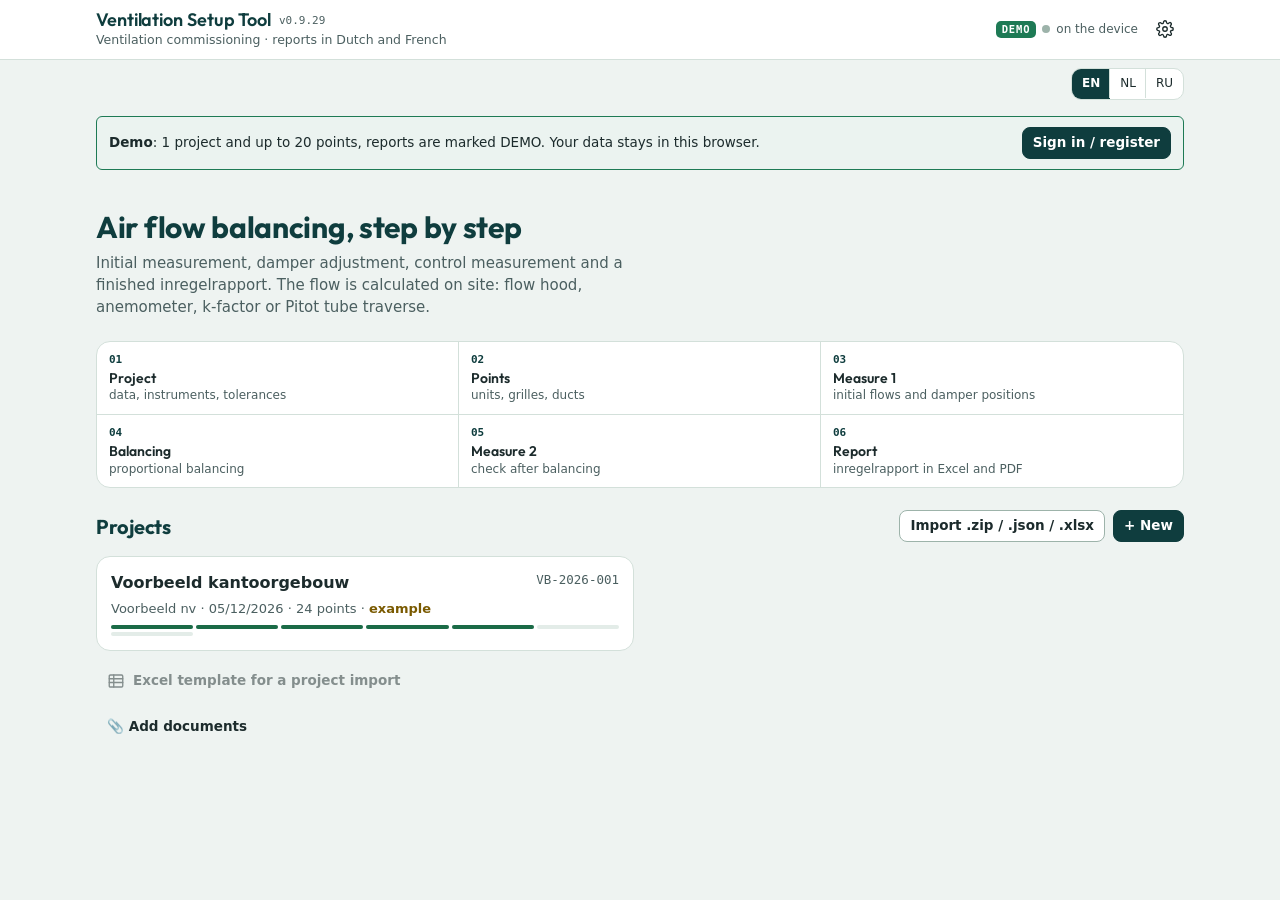
==== index.html @ da7f2208 "Demo 0.9.29: add several documents at once (plans, schemas, DXF as picture, texts, photos, attachmen" ====
<!doctype html>
<html lang="en">
<head>
<meta charset="utf-8">
<meta http-equiv="Content-Security-Policy" content="default-src 'self'; script-src 'self' 'wasm-unsafe-eval' https://challenges.cloudflare.com; style-src 'self' 'unsafe-inline' https://fonts.googleapis.com; font-src 'self' data: https://fonts.gstatic.com; img-src 'self' data: blob:; media-src 'self' data: blob:; connect-src 'self' data: blob: https://trhzjawcwxojqewfhaiw.supabase.co https://vstool.hvac-service.be https://bestof-bv.github.io http://localhost:* http://127.0.0.1:*; worker-src 'self' blob:; frame-src 'self' blob: https://challenges.cloudflare.com; object-src 'none'; base-uri 'none'; form-action 'none'; manifest-src 'self'">
<meta name="viewport" content="width=device-width,initial-scale=1,viewport-fit=cover">
<meta name="theme-color" content="#0F3D3E">
<link rel="manifest" href="manifest.webmanifest">
<link rel="icon" href="icons/icon-192.png">
<link rel="apple-touch-icon" href="icons/apple-touch-icon.png">
<style>:root{padding-top:env(safe-area-inset-top,0px);padding-bottom:env(safe-area-inset-bottom,0px)}body{margin:0}img{max-width:100%}[hidden]{display:none!important}</style>
<title>Ventilation Setup Tool</title>
<meta name="claude:viewport-fit-sides" content="cover">
<link rel="preconnect" href="https://fonts.googleapis.com">
<link rel="preconnect" href="https://fonts.gstatic.com" crossorigin>
<link rel="stylesheet" href="https://fonts.googleapis.com/css2?family=IBM+Plex+Mono:wght@400;500;600&family=IBM+Plex+Sans+Condensed:wght@500;600;700&family=IBM+Plex+Sans:wght@400;500;600&display=swap">
<link rel="stylesheet" href="styles/app.css?v=0.9.29">
</head>
<body>
<div id="app"></div>
<div id="sheet" hidden></div>
<div id="viewer" hidden></div>
<div id="modal" hidden></div>
<div id="toast" class="toast" role="status" aria-live="polite"></div>
<script src="scripts/edition.js?v=0.9.29"></script>
<script src="scripts/boot.js?v=0.9.29"></script>

</body>
</html>
---- styles/app.css ----
/* Layout: phone app shell — sticky header with a six-step stepper, one column of instrument cards, fixed bottom action bar */
@font-face{font-family:'Outfit';src:url(Outfit-ui.woff) format('woff');font-weight:100 900;font-style:normal;font-display:swap}
/* Fresh Air · «Ecology» palette: tinted grey-green ground, white rounded cards, spruce headings in Outfit, green caps labels */
:root {
  --bg: #EEF3F1;
  --surface: #FFFFFF;
  --surface-2: #E3ECE8;
  --field: #F6FAF8;
  --line: #D3E0DA;
  --line-strong: #9DB3AA;
  --fg: #1C2B2C;
  --muted: #4B5F60;
  --heading: #0F3D3E;
  --label: #1E7A55;
  --accent: #0F3D3E;
  --accent-soft: #E1EEEA;
  --brand2: #1E7A55;
  --viewer-bg: #0B0E12;
  --viewer-fg: #E8ECF0;
  --accent-fg: #FFFFFF;
  --sup: #1D6E99;
  --sup-soft: #DCEBF4;
  --ext: #7A5A00;
  --ext-soft: #F4E7B8;
  --ok: #1B6B47;
  --ok-soft: #DDF1E6;
  --bad: #A8271F;
  --bad-soft: #F6DCD9;
  --shadow: 0 1px 0 rgba(15, 61, 62, .04), 0 8px 20px -14px rgba(15, 61, 62, .35);
  --font-display: "Outfit", "IBM Plex Sans", system-ui, -apple-system, "Segoe UI", Roboto, sans-serif;
  --font-body: "IBM Plex Sans", system-ui, -apple-system, "Segoe UI", Roboto, sans-serif;
  --font-data: "IBM Plex Mono", ui-monospace, "SFMono-Regular", Menlo, Consolas, monospace;
  --r: 14px;
  --rail-w: 212px; --dock-w: 400px;
  --cell: #EEF6FB; --cell-line: #C9DDEA; --line-soft: #E2EBE7;
  --hero-bg: #0F3D3E; --hero-fg: #FFFFFF; --hero-lbl: #9FE0C4;
}
@media (prefers-color-scheme: dark) {
  :root:not([data-theme="light"]) {
    --bg: #0D1614; --surface: #15211E; --surface-2: #1C2B27; --field: #101B18; --line: #2A3B36; --line-strong: #46605A;
    --fg: #E3EEEA; --muted: #93A9A2; --heading: #E3EEEA; --label: #7FCFB0; --accent: #7FCFB0; --accent-soft: #15302A; --accent-fg: #0B1F1A; --brand2: #5FB792;
    --sup: #6DB5EE; --sup-soft: #12304A; --ext: #E6C14E; --ext-soft: #3A3012;
    --ok: #63CB8F; --ok-soft: #123322; --bad: #F2948A; --bad-soft: #3D1B18;
    --cell: #13283A; --cell-line: #2C4C66; --line-soft: #22322E; --hero-bg: #15302A; --hero-fg: #E3EEEA; --hero-lbl: #7FCFB0;
    --shadow: 0 1px 0 rgba(0,0,0,.2), 0 8px 20px -12px rgba(0,0,0,.7);
    color-scheme: dark;
  }
}
:root[data-theme="dark"] {
  --bg: #0D1614; --surface: #15211E; --surface-2: #1C2B27; --field: #101B18; --line: #2A3B36; --line-strong: #46605A;
  --fg: #E3EEEA; --muted: #93A9A2; --heading: #E3EEEA; --label: #7FCFB0; --accent: #7FCFB0; --accent-soft: #15302A; --accent-fg: #0B1F1A; --brand2: #5FB792;
  --sup: #6DB5EE; --sup-soft: #12304A; --ext: #E6C14E; --ext-soft: #3A3012;
  --ok: #63CB8F; --ok-soft: #123322; --bad: #F2948A; --bad-soft: #3D1B18;
  --cell: #13283A; --cell-line: #2C4C66; --line-soft: #22322E; --hero-bg: #15302A; --hero-fg: #E3EEEA; --hero-lbl: #7FCFB0;
  --shadow: 0 1px 0 rgba(0,0,0,.2), 0 8px 20px -12px rgba(0,0,0,.7);
  color-scheme: dark;
}

* { box-sizing: border-box; }
html, body { background: var(--bg); }
body {
  margin: 0; color: var(--fg); font-family: var(--font-body); font-size: 15px; line-height: 1.45;
  -webkit-tap-highlight-color: transparent;
}
body::before { content: ""; position: fixed; inset: 0 0 auto; height: env(safe-area-inset-top, 0px); z-index: 30; background: var(--surface); }
h1, h2, h3 { font-family: var(--font-display); text-wrap: balance; margin: 0; letter-spacing: -.005em; color: var(--heading); }
button, input, select, textarea { font: inherit; color: inherit; }
:focus-visible { outline: 2px solid var(--accent); outline-offset: 2px; }
.num, .mono { font-family: var(--font-data); font-variant-numeric: tabular-nums; }

.wrap {
  max-width: 760px; margin: 0 auto;
  padding-left: max(16px, env(safe-area-inset-left, 0px));
  padding-right: max(16px, env(safe-area-inset-right, 0px));
}
.stack { display: grid; gap: 14px; }
.stack-s { display: grid; gap: 8px; }
.row { display: flex; gap: 10px; align-items: center; flex-wrap: wrap; }
.row > * { min-width: 0; }
.spacer { flex: 1; }
.muted { color: var(--muted); }
.small { font-size: 13px; }
.label {
  font-family: var(--font-display); font-weight: 600; font-size: 12px; text-transform: uppercase;
  letter-spacing: .1em; color: var(--label);
}

/* header */
.top {
  position: sticky; top: env(safe-area-inset-top, 0px); z-index: 20; background: var(--surface);
  border-bottom: 1px solid var(--line);
}
.top .bar { display: flex; align-items: center; gap: 8px; padding-block: 10px; }
.top .title { flex: 1; min-width: 0; }
.top .title h1 { font-size: 18px; font-weight: 600; line-height: 1.15; white-space: nowrap; overflow: hidden; text-overflow: ellipsis; }
.top .title .sub { font-size: 12.5px; color: var(--muted); white-space: nowrap; overflow: hidden; text-overflow: ellipsis; }
.iconbtn {
  width: 44px; height: 44px; flex: none; display: grid; place-items: center; border-radius: 6px;
  background: transparent; border: 1px solid transparent; cursor: pointer;
}
.iconbtn:hover { background: var(--surface-2); }
.iconbtn svg { width: 22px; height: 22px; stroke: currentColor; fill: none; stroke-width: 2; stroke-linecap: round; stroke-linejoin: round; }
.sync { display: inline-flex; align-items: center; gap: 6px; font-size: 12px; color: var(--muted); white-space: nowrap; }
.sync i { width: 8px; height: 8px; border-radius: 50%; background: var(--line-strong); display: inline-block; }
.sync[data-s="cloud"] i { background: var(--ok); }
.sync[data-s="saving"] i, .sync[data-s="connecting"] i { background: var(--ext); }
.sync[data-s="error"] i { background: var(--bad); }

.stepper { display: grid; grid-template-columns: repeat(6, minmax(0, 1fr)); gap: 4px; padding-bottom: 8px; }
.step {
  border: 0; background: transparent; padding: 6px 2px 0; cursor: pointer; text-align: center; display: grid; gap: 3px;
  color: var(--muted); border-radius: 6px;
}
.step b { font-family: var(--font-data); font-size: 11px; font-weight: 500; }
.step span { font-family: var(--font-display); font-size: 11px; font-weight: 600; line-height: 1.1; white-space: nowrap; overflow: hidden; text-overflow: ellipsis; }
.step .meter { height: 4px; border-radius: 2px; background: var(--surface-2); overflow: hidden; }
.step .meter i { display: block; height: 100%; background: var(--line-strong); }
.step.done .meter i { background: var(--ok); }
.step.on { color: var(--fg); }
.step.on .meter { outline: 1px solid var(--accent); outline-offset: 1px; }
.step.on .meter i { background: var(--accent); }

main { padding-block: 16px 120px; }

/* cards & fields */
.card { background: var(--surface); border: 1px solid var(--line-soft); border-radius: calc(var(--r) + 2px); padding: 16px; display: grid; gap: 12px; min-width: 0; box-shadow: var(--shadow); }
.card.flat { box-shadow: none; }
.card h2 { font-size: 19px; font-weight: 600; }
.card h3 { font-size: 16px; font-weight: 600; }
.card .hd { display: flex; align-items: baseline; gap: 10px; flex-wrap: wrap; }
.card .hd h2, .card .hd h3 { flex: 1; min-width: 0; }
.grid2 { display: grid; grid-template-columns: repeat(2, minmax(0, 1fr)); gap: 10px; }
.grid3 { display: grid; grid-template-columns: repeat(3, minmax(0, 1fr)); gap: 10px; }
@media (max-width: 420px) { .grid3 { grid-template-columns: repeat(2, minmax(0, 1fr)); } }
.full { grid-column: 1 / -1; }
.field { display: grid; gap: 4px; min-width: 0; }
.field > .label { font-size: 11.5px; }
input[type=text], input[type=email], input[type=password], input[type=search], input[type=date], input:not([type]), select, textarea {
  width: 100%; min-width: 0; font-size: 16px; padding: 9px 12px; border-radius: 10px; border: 1px solid var(--line);
  background: var(--field); min-height: 42px;
}
textarea { min-height: 96px; resize: vertical; line-height: 1.45; }
input.num { font-size: 17px; }
input.bad-in { border-color: var(--bad); background: var(--bad-soft); }
input.amb-in { border-color: var(--ext); background: var(--ext-soft); }
.num-hint { display: block; font-size: 12px; line-height: 1.3; color: var(--ext); margin-top: 3px; }
.vtab .num-hint { position: absolute; font-size: 11px; background: var(--card, #fff); padding: 0 4px; border-radius: 4px; box-shadow: 0 1px 3px rgba(0,0,0,.15); z-index: 3; }
input::placeholder, textarea::placeholder { color: var(--muted); opacity: .7; }
.unit { position: relative; }
.unit input { padding-right: 52px; }
.unit em { position: absolute; right: 10px; top: 50%; transform: translateY(-50%); font-style: normal; font-size: 12px; color: var(--muted); font-family: var(--font-data); pointer-events: none; }
/* ± in front of fields that can be negative: Android number pads often have no minus key */
.sgn { display: flex; align-items: stretch; min-width: 0; }
.sgn > .unit, .sgn > input { flex: 1; min-width: 0; }
.sgn .pm { flex: none; width: 44px; min-height: 42px; padding: 0; border: 1px solid var(--line); border-right: 0; border-radius: 6px 0 0 6px; background: var(--surface-2); color: var(--fg); font: 600 19px var(--font-data); touch-action: manipulation; cursor: pointer; }
.sgn .pm:active { background: var(--accent-soft); }
.sgn input { border-top-left-radius: 0; border-bottom-left-radius: 0; }
.sgn:has(input:disabled) .pm, .sgn .pm:disabled { opacity: .6; cursor: not-allowed; }
.check { display: flex; gap: 10px; align-items: center; min-height: 42px; }
.check input { width: 20px; height: 20px; accent-color: var(--accent); }

.seg { display: inline-flex; border: 1px solid var(--line); border-radius: 10px; padding: 0; background: var(--surface); gap: 0; flex-wrap: wrap; overflow: hidden; }
.seg button { border: 0; box-shadow: -1px -1px 0 0 var(--line); background: transparent; padding: 0 14px; min-height: 42px; border-radius: 0; cursor: pointer; font-size: 14px; font-weight: 500; color: var(--fg); flex: 1 0 auto; }
.seg button.on { background: var(--accent); color: var(--accent-fg); font-weight: 600; }

.btn {
  display: inline-flex; align-items: center; justify-content: center; gap: 8px; min-height: 44px; padding: 0 16px;
  border-radius: 10px; border: 1px solid var(--line-strong); background: var(--surface); cursor: pointer; font-weight: 600; font-size: 15px;
  text-decoration: none; white-space: nowrap;
}
.btn:hover { background: var(--surface-2); }
.btn.primary { background: var(--accent); border-color: var(--accent); color: var(--accent-fg); }
.btn.primary:hover { filter: brightness(1.08); }
.btn.ghost { border-color: transparent; background: transparent; }
.btn.danger { color: var(--bad); border-color: color-mix(in srgb, var(--bad) 45%, var(--line)); }
.btn.sm { min-height: 36px; padding: 0 12px; font-size: 14px; }
.btn.block { width: 100%; }
.btn[disabled] { opacity: .5; cursor: default; }
.btn svg { width: 18px; height: 18px; stroke: currentColor; fill: none; stroke-width: 2; stroke-linecap: round; stroke-linejoin: round; }

.bottombar {
  position: fixed; left: 0; right: 0; bottom: 0; z-index: 15; background: var(--surface); border-top: 1px solid var(--line);
  padding-bottom: calc(10px + env(safe-area-inset-bottom, 0px)); padding-top: 10px;
}
.bottombar .wrap { display: flex; gap: 10px; }
.bottombar .btn { flex: 1; }

/* tags & chips */
.tag {
  display: inline-grid; place-items: center; min-width: 26px; height: 22px; padding: 0 6px; border-radius: 5px;
  font-family: var(--font-data); font-weight: 600; font-size: 12px; flex: none;
}
.tag.T { background: var(--sup-soft); color: var(--sup); }
.tag.A { background: var(--ext-soft); color: var(--ext); }
.tag.D { background: var(--surface-2); color: var(--muted); }
.chip {
  display: inline-flex; align-items: center; gap: 4px; padding: 2px 8px; border-radius: 99px; font-size: 12.5px; font-weight: 600;
  font-family: var(--font-data); font-variant-numeric: tabular-nums; background: var(--surface-2); color: var(--muted); white-space: nowrap;
}
.chip.ok { background: var(--ok-soft); color: var(--ok); }
.chip.nok { background: var(--bad-soft); color: var(--bad); }
.chip.acc { background: var(--accent-soft); color: var(--accent); }
.chip.idx { background: var(--accent); color: var(--accent-fg); }

/* filters */
.filters { display: flex; gap: 8px; flex-wrap: wrap; align-items: center; }
.filters select { width: auto; min-height: 38px; padding: 6px 10px; font-size: 14px; }

/* point list */
.group { display: grid; gap: 0; background: var(--surface); border: 1px solid var(--line); border-radius: var(--r); overflow: hidden; }
.group-hd { display: flex; gap: 8px; align-items: center; padding: 10px 12px; background: var(--surface-2); flex-wrap: wrap; }
.group-hd h3 { font-family: var(--font-display); font-size: 14px; font-weight: 600; flex: 1; min-width: 0; }
.group-hd .sum { font-family: var(--font-data); font-size: 12.5px; color: var(--muted); }
.pt {
  display: grid; grid-template-columns: auto minmax(0, 1fr) auto; gap: 4px 10px; align-items: center; padding: 11px 12px;
  border: 0; border-top: 1px solid var(--line); background: transparent; text-align: left; cursor: pointer; width: 100%;
}
.pt:first-of-type { border-top: 0; }
.group-hd + .pt { border-top: 0; }
@media (hover: hover) { .pt:hover { background: color-mix(in srgb, var(--surface-2) 55%, transparent); } }
.pt .code { display: block; font-family: var(--font-data); font-weight: 600; font-size: 15px; }
.pt .meta { display: block; font-size: 13px; color: var(--muted); white-space: nowrap; overflow: hidden; text-overflow: ellipsis; }
.pt .val { text-align: right; font-family: var(--font-data); font-size: 14px; white-space: nowrap; }
.pt .val small { color: var(--muted); font-size: 12px; }
.pt .barwrap { grid-column: 2 / -1; }
.pt.todo .code::after { content: ""; display: inline-block; width: 7px; height: 7px; border-radius: 50%; background: var(--ext); margin-left: 7px; vertical-align: 2px; }

/* tolerance meter */
.meterbar { position: relative; height: 10px; border-radius: 5px; background: var(--surface-2); }
.meterbar .band { position: absolute; top: 0; bottom: 0; background: var(--ok-soft); border-left: 1px solid color-mix(in srgb, var(--ok) 50%, transparent); border-right: 1px solid color-mix(in srgb, var(--ok) 50%, transparent); }
.meterbar .mid { position: absolute; top: -2px; bottom: -2px; width: 2px; left: 50%; margin-left: -1px; background: var(--line-strong); }
.meterbar .mk { position: absolute; top: -3px; width: 6px; height: 16px; margin-left: -3px; border-radius: 3px; background: var(--accent); box-shadow: 0 0 0 2px var(--surface); }
.meterbar .mk.ok { background: var(--ok); }
.meterbar .mk.nok { background: var(--bad); }
.meterbar[data-empty="1"] .mk { display: none; }
.scale { display: flex; justify-content: space-between; font-family: var(--font-data); font-size: 10.5px; color: var(--muted); margin-top: 3px; }

/* gauge */
.gauge { display: grid; gap: 6px; padding: 14px; border-radius: var(--r); background: var(--field); border: 1px solid var(--line); }
.gauge .big { font-family: var(--font-data); font-size: 40px; font-weight: 600; line-height: 1; letter-spacing: -.02em; font-variant-numeric: tabular-nums; }
.gauge .big small { font-size: 15px; font-weight: 500; color: var(--muted); margin-left: 6px; letter-spacing: 0; }
.gauge .line { display: flex; gap: 10px; align-items: center; flex-wrap: wrap; font-size: 13px; color: var(--muted); }

.readings { display: grid; grid-template-columns: repeat(auto-fill, minmax(96px, 1fr)); gap: 8px; }
.readings .rd { position: relative; }
.readings .rd span { position: absolute; left: 9px; top: 4px; font-size: 10px; color: var(--muted); font-family: var(--font-data); pointer-events: none; }
.readings .rd input { padding-top: 16px; padding-bottom: 4px; min-height: 48px; text-align: right; }

/* home */
.hero { padding-block: 28px 8px; display: grid; gap: 10px; }
.hero h1 { font-size: 30px; font-weight: 700; line-height: 1.05; letter-spacing: -.01em; }
.hero p { margin: 0; color: var(--muted); max-width: 56ch; }
.flow { display: grid; grid-template-columns: repeat(3, minmax(0, 1fr)); gap: 0; border: 1px solid var(--line); border-radius: var(--r); overflow: hidden; background: var(--surface); }
.flow div { padding: 10px 12px; border-right: 1px solid var(--line); border-bottom: 1px solid var(--line); display: grid; gap: 2px; }
.flow div:nth-child(3n) { border-right: 0; }
.flow div:nth-child(n+4) { border-bottom: 0; }
.flow b { font-family: var(--font-data); font-size: 11px; color: var(--accent); font-weight: 600; }
.flow span { font-family: var(--font-display); font-weight: 600; font-size: 14px; line-height: 1.2; }
.flow em { font-style: normal; font-size: 12px; color: var(--muted); line-height: 1.3; }
@media (max-width: 460px) {
  .flow { grid-template-columns: repeat(2, minmax(0, 1fr)); }
  .flow div:nth-child(3n) { border-right: 1px solid var(--line); }
  .flow div:nth-child(2n) { border-right: 0; }
  .flow div:nth-child(n+4) { border-bottom: 1px solid var(--line); }
  .flow div:nth-child(n+5) { border-bottom: 0; }
}
.proj { display: grid; grid-template-columns: minmax(0, 1fr) auto; gap: 6px 12px; padding: 14px; border: 1px solid var(--line); border-radius: var(--r); background: var(--surface); cursor: pointer; text-align: left; width: 100%; }
.proj:hover { border-color: var(--line-strong); }
.proj .nm { font-weight: 600; font-size: 16px; min-width: 0; overflow: hidden; text-overflow: ellipsis; white-space: nowrap; }
.proj .nr { font-family: var(--font-data); font-size: 12.5px; color: var(--muted); }
.proj .prog { grid-column: 1 / -1; display: grid; grid-template-columns: repeat(6, 1fr); gap: 3px; }
.proj .prog i { height: 4px; border-radius: 2px; background: var(--surface-2); overflow: hidden; display: block; position: relative; }
.proj .prog i b { position: absolute; inset: 0 auto 0 0; background: var(--accent); }
.proj .prog i.done b { background: var(--ok); }
.empty { text-align: center; padding: 26px 16px; border: 1px dashed var(--line-strong); border-radius: var(--r); display: grid; gap: 10px; justify-items: center; color: var(--muted); }
.banner { padding: 10px 12px; border-radius: 6px; background: var(--ext-soft); color: var(--fg); font-size: 13.5px; border: 1px solid color-mix(in srgb, var(--ext) 30%, transparent); }
.banner.info { background: var(--accent-soft); border-color: color-mix(in srgb, var(--accent) 25%, transparent); }

/* tables in cards */
.tbl-wrap { overflow-x: auto; margin: 0 -4px; }
table.tbl { width: 100%; border-collapse: collapse; font-size: 13.5px; }
table.tbl th { text-align: left; font-family: var(--font-display); font-weight: 600; font-size: 12px; text-transform: uppercase; letter-spacing: .05em; color: var(--muted); padding: 6px 6px; border-bottom: 1px solid var(--line); white-space: nowrap; }
table.tbl td { padding: 7px 6px; border-bottom: 1px solid var(--line); vertical-align: middle; }
table.tbl td.n, table.tbl th.n { text-align: right; font-family: var(--font-data); font-variant-numeric: tabular-nums; white-space: nowrap; }
table.tbl tr:last-child td { border-bottom: 0; }
table.tbl input { min-height: 36px; padding: 6px 8px; font-size: 15px; }
ol.steps { margin: 0; padding-left: 20px; display: grid; gap: 6px; font-size: 14px; }
ol.steps li::marker { font-family: var(--font-data); color: var(--accent); font-weight: 600; }

/* sheet (editor / dialogs) */
.sheet { position: fixed; inset: 0; z-index: 40; background: var(--bg); display: flex; flex-direction: column; }
.sheet .sh-top { background: var(--surface); border-bottom: 1px solid var(--line); padding-top: env(safe-area-inset-top, 0px); }
.sheet .sh-top .wrap { display: flex; align-items: center; gap: 8px; padding-block: 8px; }
.sheet .sh-top h2 { flex: 1; min-width: 0; font-size: 18px; font-weight: 600; white-space: nowrap; overflow: hidden; text-overflow: ellipsis; display: flex; gap: 8px; align-items: center; }
.sheet .sh-body { flex: 1; overflow-y: auto; -webkit-overflow-scrolling: touch; }
.sheet .sh-body > .wrap { padding-block: 14px 24px; }
.sheet .sh-foot { background: var(--surface); border-top: 1px solid var(--line); padding-top: 10px; padding-bottom: calc(10px + env(safe-area-inset-bottom, 0px)); }
.sheet .sh-foot .wrap { display: flex; gap: 10px; }
.sheet .sh-foot .btn { flex: 1; }
details.more { border: 1px solid var(--line); border-radius: var(--r); background: var(--surface); }
details.more > summary { cursor: pointer; padding: 12px 14px; font-family: var(--font-display); font-weight: 600; list-style: none; display: flex; align-items: center; gap: 8px; }
details.more > summary::-webkit-details-marker { display: none; }
details.more > summary::before { content: "+"; font-family: var(--font-data); color: var(--accent); width: 14px; }
details.more[open] > summary::before { content: "−"; }
details.more > .inner { padding: 0 14px 14px; display: grid; gap: 12px; }

.sig { width: 100%; height: 150px; border: 1px dashed var(--line-strong); border-radius: 9px; background: var(--field); touch-action: none; display: block; }
/* signature 0.9.15: a fixed 10 : 3 field (500 × 150) on large screens, a preview that opens the full-screen window on phones */
.sig-box { position: relative; width: 500px; max-width: 100%; aspect-ratio: 10 / 3; }
.sig-box .sig, .sigfs-pad .sig { position: absolute; inset: 0; width: 100%; height: 100%; }
.sig-line { position: absolute; left: 7%; right: 7%; bottom: 24%; border-bottom: 1px solid var(--line-strong); pointer-events: none; }
.sig-prev { position: relative; width: 100%; height: auto; aspect-ratio: 10 / 3; padding: 0; cursor: pointer; display: grid; place-items: center; color: var(--muted); font: inherit; }
.sig-prev img { width: 100%; height: 100%; object-fit: contain; }
:root[data-theme="dark"] .sig-prev img { filter: invert(1) hue-rotate(180deg); }
@media (prefers-color-scheme: dark) { :root:not([data-theme="light"]) .sig-prev img { filter: invert(1) hue-rotate(180deg); } }
.sig-prev span { font-size: 15px; }
body.sigfs-open { overflow: hidden; }
.sigfs { position: fixed; inset: 0; z-index: 200; background: var(--bg); overscroll-behavior: contain; }
.sigfs-in { position: absolute; top: 0; left: 0; width: 100vw; height: 100vh; height: 100dvh; display: flex; flex-direction: column; gap: 8px;
  padding: max(10px, env(safe-area-inset-top, 0px)) max(12px, env(safe-area-inset-right, 0px)) max(10px, env(safe-area-inset-bottom, 0px)) max(12px, env(safe-area-inset-left, 0px)); box-sizing: border-box; }
/* portrait phone that cannot be turned by the app: the window is turned instead — turn the phone to sign */
.sigfs-in.rot { width: 100vh; width: 100dvh; height: 100vw; transform: rotate(90deg) translateY(-100%); transform-origin: top left; }
.sigfs-hd { display: flex; align-items: baseline; gap: 10px; font-family: var(--font-display); font-size: 17px; color: var(--heading); }
.sigfs-area { flex: 1; min-height: 0; display: grid; place-items: center; }
.sigfs-pad { position: relative; }
.sigfs-pad .sig { height: 100%; background: var(--surface); }
.sig-hint { position: absolute; left: 7%; bottom: 27%; color: var(--muted); font-size: 14px; pointer-events: none; }
.sigfs-bar { display: flex; gap: 10px; align-items: center; }
.sigfs-bar .btn { min-height: 46px; min-width: 110px; }

.toast {
  position: fixed; left: 50%; transform: translateX(-50%); bottom: calc(84px + env(safe-area-inset-bottom, 0px)); z-index: 60;
  background: var(--fg); color: var(--bg); padding: 10px 16px; border-radius: 9px; font-size: 14px; max-width: calc(100% - 32px);
  box-shadow: var(--shadow); opacity: 0; pointer-events: none; transition: opacity .18s;
}
.toast.show { opacity: 1; }
.confirm { display: flex; gap: 8px; align-items: center; flex-wrap: wrap; padding: 10px 12px; border-radius: 9px; background: var(--bad-soft); }
@media (prefers-reduced-motion: reduce) { * { transition: none !important; scroll-behavior: auto !important; } }

/* photos */
.photos { display: grid; grid-template-columns: repeat(auto-fill, minmax(78px, 1fr)); gap: 8px; }
.thumb { position: relative; aspect-ratio: 1 / 1; max-width: 100%; border-radius: 8px; overflow: hidden; border: 1px solid var(--line); background: var(--surface-2); padding: 0; cursor: pointer; display: grid; place-items: center; color: var(--muted); }
.thumb img { width: 100%; height: 100%; object-fit: cover; display: block; }
.thumb em { position: absolute; left: 0; right: 0; bottom: 0; padding: 2px 5px; font-style: normal; font-size: 10.5px; line-height: 1.25; color: #fff; background: rgba(38, 33, 87, .82); white-space: nowrap; overflow: hidden; text-overflow: ellipsis; text-align: left; }
.thumb.missing::after { content: "нет файла"; font-size: 11px; position: absolute; }
.thumb.add { border-style: dashed; border-color: var(--line-strong); background: var(--field); font-size: 12px; font-weight: 600; gap: 4px; align-content: center; }
.thumb.add svg { width: 24px; height: 24px; stroke: currentColor; fill: none; stroke-width: 1.8; stroke-linecap: round; stroke-linejoin: round; }
.vh { position: absolute !important; width: 1px; height: 1px; opacity: 0; overflow: hidden; clip: rect(0 0 0 0); pointer-events: none; }
.viewer { position: fixed; inset: 0; z-index: 55; background: var(--viewer-bg); color: var(--viewer-fg); display: flex; flex-direction: column; }
.viewer .vw-top { display: flex; align-items: center; gap: 8px; padding: calc(8px + env(safe-area-inset-top, 0px)) max(12px, env(safe-area-inset-right, 0px)) 8px max(16px, env(safe-area-inset-left, 0px)); }
.viewer .iconbtn { color: var(--viewer-fg); }
.viewer .iconbtn:hover { background: rgba(255, 255, 255, .08); }
.viewer .vw-img { flex: 1; min-height: 0; display: grid; place-items: center; padding: 0 8px; }
.viewer .vw-img img { max-width: 100%; max-height: 100%; object-fit: contain; display: block; }
.viewer .vw-foot { background: var(--surface); color: var(--fg); border-top: 1px solid var(--line); padding-top: 12px; padding-bottom: calc(12px + env(safe-area-inset-bottom, 0px)); }

/* modal above sheets */
#modal .sheet { z-index: 60; }
.pg-grid { display: grid; grid-template-columns: repeat(auto-fill, minmax(96px, 1fr)); gap: 10px; }
.pg { position: relative; border: 2px solid var(--line); border-radius: 8px; background: var(--surface); padding: 4px; cursor: pointer; display: grid; gap: 4px; }
.pg.on { border-color: var(--accent); box-shadow: 0 0 0 2px var(--accent-soft); }
.pg-img { display: grid; place-items: center; min-height: 110px; font-size: 11px; color: var(--muted); background: var(--surface-2); border-radius: 4px; overflow: hidden; }
.pg-canvas { width: 100%; height: auto; display: block; background: #fff; }
.pg-n { font-family: var(--font-data); font-size: 12px; color: var(--muted); }
.pg.on .pg-n { color: var(--accent); font-weight: 600; }
.crop-wrap { width: 100%; border-radius: 6px; overflow: hidden; border: 2px solid var(--brand2); background: #fff; touch-action: none; }
.crop-canvas { display: block; width: 100%; touch-action: none; cursor: grab; }
input[type=range] { width: 100%; accent-color: var(--accent); }
/* cover editor */
.cv { display: grid; gap: 10px; }
.cv-row { display: grid; grid-template-columns: minmax(0, 1fr) minmax(0, 1fr); gap: 10px; }
.cv-cell { display: grid; gap: 6px; min-width: 0; }
.cv-slot { position: relative; max-width: 100%; border-radius: 4px; overflow: hidden; border: 1px dashed var(--line-strong); background: var(--surface-2); }
.cv-slot.big { aspect-ratio: 184.6 / 89.6; }
.cv-slot.sm { aspect-ratio: 91.3 / 61.5; }
.cv-slot.filled { border: 1px solid var(--line); }
.cv-slot img { position: absolute; inset: 0; width: 100%; height: 100%; object-fit: cover; display: block; }
.cv-empty { position: absolute; inset: 0; display: grid; place-items: center; align-content: center; gap: 4px; color: var(--muted); font-size: 12.5px; text-align: center; cursor: pointer; padding: 6px; }
.cv-empty svg { width: 26px; height: 26px; stroke: currentColor; fill: none; stroke-width: 1.6; stroke-linecap: round; stroke-linejoin: round; }
.cv-cap { position: absolute; left: 6px; bottom: 6px; max-width: calc(100% - 12px); display: flex; align-items: center; background: rgba(38, 33, 87, .93); color: #fff; font-size: 10.5px; font-weight: 700; padding: 3px 8px 3px 0; white-space: nowrap; overflow: hidden; text-overflow: ellipsis; }
.cv-cap i { flex: none; width: 3px; height: 11px; background: var(--brand2); margin: 0 6px; }
.cv-actions { display: flex; gap: 6px; flex-wrap: wrap; }
.cv-actions .btn { min-height: 34px; padding: 0 10px; font-size: 13px; }
.logo-prev { max-height: 44px; max-width: 220px; background: #fff; padding: 6px 8px; border-radius: 6px; border: 1px solid var(--line); }

/* master / slave tree */
.br-hd { padding: 6px 12px; font-family: var(--font-display); font-size: 12px; font-weight: 600; text-transform: uppercase; letter-spacing: .06em; color: var(--muted); background: color-mix(in srgb, var(--surface-2) 45%, transparent); border-top: 1px solid var(--line); }
.pt.child { padding-left: calc(12px + var(--lvl, 1) * 18px); position: relative; }
.pt.child::before { content: ""; position: absolute; top: 0; bottom: 0; left: calc(4px + var(--lvl, 1) * 18px); width: 2px; background: var(--line-strong); opacity: .55; }
.pt.is-node { background: color-mix(in srgb, var(--accent-soft) 40%, transparent); }
.pt.is-node .code::before { content: "◆ "; color: var(--brand2); font-size: 11px; }
.tag.node { box-shadow: inset 0 0 0 1.5px currentColor; }
.plist { display: grid; }
.prow { display: grid; grid-template-columns: minmax(0, 1fr) auto; gap: 4px 10px; align-items: center; padding: 8px 0 8px calc(var(--lvl, 0) * 16px); border-bottom: 1px solid var(--line); position: relative; }
.prow:not(.ph)[style*="--lvl:1"], .prow:not(.ph)[style*="--lvl:2"], .prow:not(.ph)[style*="--lvl:3"], .prow:not(.ph)[style*="--lvl:4"] { background: linear-gradient(90deg, transparent calc(var(--lvl) * 16px - 9px), var(--line-strong) calc(var(--lvl) * 16px - 9px), var(--line-strong) calc(var(--lvl) * 16px - 7px), transparent calc(var(--lvl) * 16px - 7px)); }
.prow.ph { font-family: var(--font-display); font-size: 11px; font-weight: 600; text-transform: uppercase; letter-spacing: .06em; color: var(--muted); padding-top: 4px; padding-bottom: 6px; }
.prow .pl { min-width: 0; }
.prow .pl .small { overflow-wrap: anywhere; }
.prow .pr { display: flex; align-items: center; gap: 8px; }
.prow .pr input { width: 92px; text-align: right; }
.prow .pr .sgn input { flex: none; width: 92px; }
.loss-up { color: var(--muted); }
.warn-t { color: var(--bad); font-weight: 600; }

/* crews and packages */
.pk { display: grid; gap: 6px; padding: 10px 0; border-top: 1px solid var(--line); }
.pk:first-child { border-top: 0; padding-top: 0; }
.pk-hd { display: flex; flex-wrap: wrap; gap: 6px; align-items: center; }
.pk-hd b { font-size: 15px; }
.chip.pkg { background: var(--accent-soft); color: var(--accent); }
.chip.new { background: var(--ext-soft); color: var(--ext); }
.chip.stale { background: var(--bad-soft); color: var(--bad); }
.pt .chips { display: flex; flex-wrap: wrap; gap: 4px; margin: 2px 0; }
.pt .chips .chip { font-size: 11px; padding: 1px 6px; min-height: 0; }
.pt.ctx { opacity: .55; cursor: default; }

.step.off { opacity: .35; pointer-events: none; }
.banner.pkg { background: var(--accent-soft); border-color: color-mix(in srgb, var(--accent) 30%, transparent); }
.tgls { display: flex; flex-wrap: wrap; gap: 6px; }
.tgl { font: inherit; font-size: 13px; min-height: 34px; padding: 0 12px; border-radius: 999px; border: 1px solid var(--line-strong); background: var(--field); color: var(--fg); cursor: pointer; }
.tgl.on { background: var(--accent); color: var(--accent-fg); border-color: var(--accent); }
.cf { display: grid; gap: 4px; padding: 10px 0; border-top: 1px solid var(--line); }
.cf:first-of-type { border-top: 0; }
.kv { display: grid; gap: 6px; }
.kv > div { display: grid; grid-template-columns: minmax(90px, 34%) 1fr; gap: 8px; align-items: baseline; }
.kv .label { margin: 0; }
input:disabled, select:disabled, textarea:disabled { opacity: .6; cursor: not-allowed; }
.seg button:disabled { opacity: .5; cursor: not-allowed; }

.langbar { display: flex; justify-content: flex-end; padding-top: 8px; padding-bottom: 0; }
.langbar .seg button { min-height: 30px; padding: 0 10px; font-size: 12px; }

/* fire / shut-off dampers (step «Dampers») */
.dmps{display:flex;flex-direction:column}
.dmp{display:flex;flex-direction:column;gap:6px;padding:10px 0;border-top:1px solid var(--line)}
.dmps .br-hd + .dmp{border-top:0}
.dmp.bad{background:var(--bad-soft);margin:0 -12px;padding:10px 12px;border-radius:10px}
.dmp-hd{display:flex;align-items:center;gap:8px;flex-wrap:wrap}
.dmp-hd .btn{padding:0 6px;min-height:30px}
.dmp .grid2{gap:8px}
.dmps .br-hd{margin:8px 0 2px;border-radius:6px;border-top:0}

/* access: functions outside the plan */
.locked { opacity: .5; }
.btn.locked, .seg button.locked { cursor: not-allowed; }
.kv2 { display: grid; grid-template-columns: auto 1fr; gap: 4px 12px; margin: 8px 0; }
.kv2 > span { color: var(--muted); }
button.ro:disabled { opacity: 1; cursor: default; }

/* ---------- tablet layout: steps in a side rail (wide) or a tab bar (portrait, phone) ---------- */
.rail { position: fixed; z-index: 20; top: 0; bottom: 0; left: 0; width: calc(var(--rail-w) + env(safe-area-inset-left, 0px)); display: flex; flex-direction: column; background: var(--surface); border-right: 1px solid var(--line); padding-top: env(safe-area-inset-top, 0px); padding-left: env(safe-area-inset-left, 0px); }
body[data-layout="rail"] .content { margin-left: calc(var(--rail-w) + env(safe-area-inset-left, 0px)); }
.rail-hd { display: flex; align-items: center; gap: 4px; padding: 10px 8px; min-height: 64px; border-bottom: 1px solid var(--line); }
.rail-hd .rt { display: grid; min-width: 0; }
.rail-hd .rt b { font-family: var(--font-display); font-size: 15px; font-weight: 600; line-height: 1.2; white-space: nowrap; overflow: hidden; text-overflow: ellipsis; }
.rail-hd .rt span { font-family: var(--font-data); font-size: 11.5px; color: var(--muted); white-space: nowrap; overflow: hidden; text-overflow: ellipsis; }
.rail-steps { list-style: none; margin: 0; padding: 8px 0; display: grid; overflow-y: auto; }
.rs { width: 100%; min-height: 52px; display: flex; align-items: center; gap: 10px; padding: 0 14px 0 11px; border: 0; border-left: 3px solid transparent; background: none; cursor: pointer; text-align: left; color: var(--fg); }
.rs:hover { background: var(--surface-2); }
.rs.on { background: var(--accent-soft); border-left-color: var(--accent); color: var(--accent); }
.rs.on .rl { font-weight: 600; }
.rs.off, .tb.off { opacity: .35; pointer-events: none; }
.rn { width: 26px; height: 26px; flex: none; display: grid; place-items: center; border-radius: 50%; border: 1.5px solid var(--line-strong); font-family: var(--font-data); font-size: 12px; font-weight: 600; color: var(--muted); }
.rn svg { width: 14px; height: 14px; stroke: currentColor; fill: none; stroke-width: 3; stroke-linecap: round; stroke-linejoin: round; }
.done .rn { background: var(--ok-soft); border-color: transparent; color: var(--ok); }
.on .rn { background: var(--accent); border-color: var(--accent); color: var(--accent-fg); }
.rl { flex: 1; min-width: 0; font-size: 15px; white-space: nowrap; overflow: hidden; text-overflow: ellipsis; }
.rc { font-family: var(--font-data); font-size: 12px; color: var(--muted); }
.rs.on .rc { color: var(--accent); }
.rail-ft { margin-top: auto; padding: 12px 14px calc(12px + env(safe-area-inset-bottom, 0px)); border-top: 1px solid var(--line); display: grid; gap: 10px; }
.rail-ft .btn { justify-content: flex-start; }
.rail-ft .btn .rl { font-size: 14px; flex: none; }
/* the rail narrows to the step numbers while the point panel is open on the right */
body[data-dock="r"] { --rail-w: 72px; }
body[data-dock="r"] .rail .rl, body[data-dock="r"] .rail .rc, body[data-dock="r"] .rail .rt, body[data-dock="r"] .rail .sync { display: none; }
body[data-dock="r"] .rs { justify-content: center; padding: 0; }
body[data-dock="r"] .rail-hd { justify-content: center; padding-inline: 0; }
body[data-dock="r"] .rail-ft { padding-inline: 8px; }
body[data-dock="r"] .rail-ft .btn { justify-content: center; padding: 0; }
.tabbar { position: fixed; z-index: 15; left: 0; right: 0; bottom: 0; display: grid; grid-template-columns: repeat(7, minmax(0, 1fr)); background: var(--surface); border-top: 1px solid var(--line); padding: 0 env(safe-area-inset-right, 0px) env(safe-area-inset-bottom, 0px) env(safe-area-inset-left, 0px); }
.tb { min-height: 62px; min-width: 0; display: flex; flex-direction: column; align-items: center; justify-content: center; gap: 3px; border: 0; border-top: 3px solid transparent; background: none; cursor: pointer; color: var(--muted); padding: 4px 2px 6px; }
.tb.on { border-top-color: var(--accent); background: var(--accent-soft); color: var(--accent); }
.tb .rn { width: 24px; height: 24px; font-size: 11.5px; }
.tb .rl { flex: none; max-width: 100%; font-size: 12px; text-align: center; }
.tb.on .rl { font-weight: 600; }
main { padding-block: 16px 32px; }
body[data-layout="tabs"] main { padding-bottom: calc(92px + env(safe-area-inset-bottom, 0px)); }
body[data-layout="tabs"] .toast { bottom: calc(80px + env(safe-area-inset-bottom, 0px)); }
body[data-layout="rail"] .toast { bottom: 24px; }
body[data-layout="rail"] main.wrap { max-width: 920px; }
main.wrap.wide { max-width: 1180px; }
.stepnav { display: flex; gap: 10px; padding-top: 6px; }
.stepnav .btn { flex: 1; }
body[data-layout="rail"] .stepnav { justify-content: space-between; }
body[data-layout="rail"] .stepnav .btn { flex: 0 1 260px; }

/* point panel docked beside the table (landscape) or under it (portrait, measuring) */
body[data-dock="r"] #sheet .sheet { left: auto; width: calc(var(--dock-w) + env(safe-area-inset-right, 0px)); border-left: 1px solid var(--line); z-index: 25; background: var(--bg); }
body[data-dock="r"] .content { margin-right: calc(var(--dock-w) + env(safe-area-inset-right, 0px)); }
body[data-dock="b"] #sheet .sheet { top: auto; height: 52%; border-top: 1px solid var(--line-strong); z-index: 35; }
body[data-dock="b"] #sheet .sheet .sh-top { padding-top: 0; }
body[data-dock="b"] main { padding-bottom: 56vh; }
body[data-dock="b"][data-dockmin] #sheet .sheet { height: calc(64px + env(safe-area-inset-bottom, 0px)); overflow: hidden; }
body[data-dock="b"][data-dockmin] main { padding-bottom: 120px; }
body[data-dock] #sheet .sh-body > .wrap { padding-block: 12px 16px; }
body[data-dock] #sheet .sh-top .wrap { padding-block: 4px; }
.pt.sel { background: var(--accent-soft); box-shadow: inset 3px 0 0 var(--accent); }

/* measurement table */
.vt { background: var(--surface); border: 1px solid var(--line); border-radius: var(--r); container-type: inline-size; }
/* 0.9.4: a table that is off the screen is not laid out until it is scrolled to (the step with 400 points) */
.vt { content-visibility: auto; contain-intrinsic-size: auto 480px; }
.vt-hd { display: flex; gap: 8px; align-items: center; padding: 10px 12px; border-bottom: 1px solid var(--line); flex-wrap: wrap; }
.vt-hd h3 { font-size: 15px; font-weight: 600; flex: 1; min-width: 0; }
.vt-hd .sum { font-family: var(--font-data); font-size: 13px; color: var(--muted); }
table.vtab { width: 100%; border-collapse: collapse; table-layout: fixed; font-size: 14px; }
.vtab th { position: sticky; top: var(--sticky-top, 0px); z-index: 2; background: var(--surface); text-align: left; font-family: var(--font-display); font-weight: 600; font-size: 11.5px; text-transform: uppercase; letter-spacing: .05em; color: var(--muted); padding: 8px 6px; border-bottom: 1px solid var(--line); white-space: nowrap; overflow: hidden; text-overflow: ellipsis; }
body[data-layout="tabs"] { --sticky-top: calc(65px + env(safe-area-inset-top, 0px)); }
.vtab td { padding: 4px 6px; height: 48px; border-bottom: 1px solid var(--line-soft); vertical-align: middle; overflow: hidden; }
.vtab th:first-child, .vtab td:first-child { padding-left: 12px; }
.vtab th:last-child, .vtab td:last-child { padding-right: 12px; }
.vtab .n { text-align: right; font-family: var(--font-data); font-variant-numeric: tabular-nums; white-space: nowrap; }
.vtab small { font-size: 11px; color: var(--muted); }
.vtab .c-code { width: 134px; }
.vtab .c-type { width: 56px; }
.vtab .c-dsg { width: 66px; }
.vtab .c-q { width: 96px; }
.vtab .c-pct { width: 70px; }
.vtab .c-pos { width: 118px; }
.vtab .c-st { width: 104px; font-size: 13px; white-space: nowrap; text-overflow: ellipsis; }
.vtab td.c-code { padding-left: calc(12px + var(--lvl, 0) * 12px); }
.vtab .c-room { font-size: 13.5px; }
.vtab .c-room > span:first-child { display: block; white-space: nowrap; overflow: hidden; text-overflow: ellipsis; }
.vtab .c-room .chips { display: flex; gap: 4px; flex-wrap: wrap; margin-top: 2px; }
.vtab .c-room .chip { font-size: 10.5px; padding: 0 6px; }
.vt-code { display: inline-flex; align-items: center; gap: 6px; min-height: 40px; max-width: 100%; padding: 0; border: 0; background: none; cursor: pointer; color: var(--fg); text-align: left; }
.vt-code b { font-family: var(--font-data); font-size: 14px; font-weight: 600; white-space: nowrap; overflow: hidden; text-overflow: ellipsis; }
.vt-code .tag { min-width: 22px; height: 20px; font-size: 11px; padding: 0 4px; }
.vtab tr[data-open] { cursor: pointer; }
@media (hover: hover) { .vtab tbody tr[data-open]:hover td { background: color-mix(in srgb, var(--surface-2) 45%, transparent); } }
.vtab tr.sel td { background: var(--accent-soft); }
.vtab tr.sel td:first-child { box-shadow: inset 3px 0 0 var(--accent); }
.vtab tr.sel .vt-code b { color: var(--accent); }
.vtab tr.node td { background: color-mix(in srgb, var(--accent-soft) 35%, transparent); }
.vtab tr.dev td { background: color-mix(in srgb, var(--surface-2) 35%, transparent); }
.vtab tr.ctx { opacity: .55; }
.vtab tr.vt-br td { height: auto; padding: 6px 12px; background: var(--bg); font-size: 12px; font-weight: 600; color: var(--muted); border-bottom: 1px solid var(--line); }
.vtab tr.vt-br span { font-weight: 500; font-family: var(--font-data); }
.vtab .cell { width: 100%; min-height: 38px; padding: 4px 8px; border-radius: 4px; border: 1px solid var(--cell-line); background: var(--cell); font-family: var(--font-data); font-size: 16px; }
.vtab input.cell.num { text-align: right; }
.vtab select.cell { font-family: var(--font-body); font-size: 14px; padding: 4px; }
.vtab .cell:focus { outline: none; border: 2px solid var(--accent); background: var(--surface); padding: 3px 7px; }
.vtab .cell.bad-in { border-color: var(--bad); background: var(--bad-soft); }
.vtab .warn { color: var(--ext); font-weight: 600; }
.vtab .bad, .vtab .c-pct.bad { color: var(--bad); font-weight: 600; }
.vtab .good, .vtab .c-pct.good { color: var(--ok); }
.rtag { display: inline-block; max-width: 100%; padding: 1px 5px; border-radius: 4px; font-family: var(--font-data); font-size: 11px; font-weight: 600; background: var(--sup-soft); color: var(--sup); overflow: hidden; text-overflow: ellipsis; vertical-align: middle; }
.rtag.dev { background: var(--bad-soft); color: var(--bad); }
@container (max-width: 760px) { .vtab .c-type { display: none; } }
@container (max-width: 660px) { .vtab .c-st { display: none; } }
@container (max-width: 540px) { .vtab .c-room { display: none; } }

/* measuring instruments */
.ins { display: grid; gap: 10px; padding-top: 12px; border-top: 1px solid var(--line); }
.insdef { display: grid; gap: 8px; padding-top: 10px; border-top: 1px solid var(--line); justify-items: start; }
.insdef-row { display: grid; grid-template-columns: repeat(auto-fill, minmax(220px, 1fr)); gap: 8px 12px; width: 100%; }

/* ---------- first screen: sign in / create an account ---------- */
.gate { min-height: 100vh; min-height: 100dvh; display: flex; justify-content: center; align-items: flex-start; padding: max(28px, 8vh) 16px 32px; box-sizing: border-box; }
.gate-in { width: 100%; max-width: 440px; }
.gate-brand { display: flex; align-items: center; gap: 14px; }
.gate-brand h1 { margin: 0; font-size: 24px; line-height: 1.15; letter-spacing: -.01em; }
.gate-brand .sub { font-size: 13px; color: var(--muted); margin-top: 2px; }
.gate-mark { flex: none; width: 56px; height: 56px; border-radius: 50%; background: #E8F4EE; display: grid; place-items: center; }
.gate-mark svg { width: 38px; height: 38px; fill: none; }
.style-sw { display: inline-flex; gap: 3px; }
.style-sw i { width: 14px; height: 14px; border-radius: 4px; border: 1px solid var(--line); }
.style-row { align-items: center; gap: 8px; flex-wrap: wrap; }
.gate-lang { display: flex; justify-content: flex-end; }
.gate-card { padding: 18px; }
.gate-card .seg { width: 100%; }
.gate-card .seg button { flex: 1; }
.gate-card .row .btn.primary { min-width: 140px; }
.gate-demo { display: grid; gap: 4px; padding: 12px 14px; border-radius: 12px; border: 1px dashed var(--line-strong); font-size: 13.5px; line-height: 1.45; }
.gate-demo b { color: var(--fg); }
.gate-note { margin: 0; line-height: 1.45; }
@media (min-width: 1000px) { .gate { align-items: center; padding-top: 32px; } }
.demo-tag { font: 700 10.5px/1 var(--font-data, inherit); letter-spacing: .08em; color: #fff; background: var(--brand2); padding: 3px 6px; border-radius: 5px; }
.demo-banner { display: flex; flex-wrap: wrap; gap: 10px; align-items: center; justify-content: space-between; border-color: var(--brand2); background: color-mix(in srgb, var(--brand2) 9%, var(--surface)); }

/* ---------- image editor and plan viewer (full screen) ---------- */
.ied { position: fixed; inset: 0; z-index: 70; display: flex; flex-direction: column; background: #1E2428; color: #E9EEF1; }
.ied-top { display: flex; align-items: center; gap: 6px; padding: calc(6px + env(safe-area-inset-top, 0px)) max(10px, env(safe-area-inset-right, 0px)) 6px max(10px, env(safe-area-inset-left, 0px)); background: #161B1F; border-bottom: 1px solid #2E363C; }
.ied-top .iconbtn { color: #E9EEF1; font-size: 20px; }
.ied-top .iconbtn:hover { background: rgba(255, 255, 255, .08); }
.ied-top .iconbtn[disabled] { opacity: .35; }
.ied-top select { width: auto; min-height: 36px; padding: 4px 8px; background: #232A2F; color: #E9EEF1; border-color: #3A444B; font-size: 14px; max-width: 46vw; }
.ied-title { flex: 1; min-width: 0; display: flex; flex-direction: column; line-height: 1.2; }
.ied-title b { font-size: 15px; white-space: nowrap; overflow: hidden; text-overflow: ellipsis; }
.ied-title span { font-size: 12px; color: #9DADB6; white-space: nowrap; overflow: hidden; text-overflow: ellipsis; }
.ied-main { flex: 1; min-height: 0; display: flex; flex-direction: column; }
.ied-stage { position: relative; flex: 1; min-height: 0; touch-action: none; }
.ied-stage canvas { position: absolute; inset: 0; width: 100%; height: 100%; display: block; touch-action: none; cursor: crosshair; }
.pvw .ied-stage canvas { cursor: grab; }
.ied-busy { position: absolute; inset: 0; display: grid; place-items: center; color: #C7D3DA; font-size: 14px; z-index: 1; }
.ied-panel { flex: none; max-height: 44vh; overflow-y: auto; background: var(--surface); color: var(--fg); border-top: 1px solid var(--line); padding: 12px max(14px, env(safe-area-inset-right, 0px)) calc(12px + env(safe-area-inset-bottom, 0px)) max(14px, env(safe-area-inset-left, 0px)); }
.ied-panel .seg { flex-wrap: wrap; }
@media (min-width: 900px) and (orientation: landscape) {
  .ied-main { flex-direction: row; }
  .ied-panel { width: 360px; max-height: none; border-top: 0; border-left: 1px solid var(--line); }
}
.ie-tools { display: flex; flex-wrap: wrap; gap: 6px; }
.ie-tool { flex: none; display: grid; justify-items: center; gap: 2px; min-width: 56px; padding: 6px 4px; border: 1px solid var(--line); border-radius: 8px; background: var(--surface); color: var(--fg); cursor: pointer; }
.ie-tool span { font-size: 19px; line-height: 1.1; }
.ie-tool em { font-style: normal; font-size: 10.5px; color: var(--muted); white-space: nowrap; }
.ie-tool.on { border-color: var(--accent); background: var(--accent-soft); box-shadow: inset 0 0 0 1px var(--accent); }
.ie-style { gap: 10px; flex-wrap: wrap; }
.ie-colors { display: flex; gap: 6px; }
.ie-col { width: 30px; height: 30px; border-radius: 50%; border: 2px solid var(--line-strong); background: var(--c); cursor: pointer; padding: 0; }
.ie-col.on { outline: 3px solid var(--accent); outline-offset: 1px; }
.ie-leg { display: grid; grid-template-columns: 28px 1fr; align-items: center; gap: 8px; }
.ie-leg b { width: 26px; height: 26px; border-radius: 50%; background: var(--c); color: #fff; display: grid; place-items: center; font-size: 13px; }
.chip.ie-link { display: inline-flex; align-items: center; gap: 4px; }
.chip.ie-link button { border: 0; background: none; color: inherit; cursor: pointer; font-size: 14px; line-height: 1; padding: 0 2px; }
.pv-zoom { position: absolute; right: 10px; bottom: 10px; display: grid; gap: 6px; z-index: 2; }
.pv-zoom .iconbtn { background: rgba(22, 27, 31, .82); color: #fff; width: 42px; height: 42px; font-size: 20px; border-radius: 10px; }
.pv-place { display: grid; gap: 8px; }
.pv-pt { display: flex; align-items: center; gap: 8px; flex-wrap: wrap; }
.pv-pt b { font-size: 17px; }
.pin-dot { display: inline-block; width: 12px; height: 12px; border-radius: 50%; background: var(--c); box-shadow: 0 0 0 2px #fff, 0 0 0 3px rgba(0, 0, 0, .15); flex: none; }
.pv-legend { display: flex; flex-wrap: wrap; gap: 6px 14px; color: var(--muted); }
.pv-legend span { display: inline-flex; align-items: center; gap: 6px; }
/* plans card */
.doc-row { display: grid; grid-template-columns: 92px 1fr auto; gap: 12px; align-items: start; padding: 10px 0; border-top: 1px solid var(--line); }
.doc-row:first-child { border-top: 0; }
.doc-th { width: 92px; aspect-ratio: 4 / 3; border: 1px solid var(--line); border-radius: 6px; overflow: hidden; background: #fff; padding: 0; cursor: pointer; }
.doc-th img { width: 100%; height: 100%; object-fit: contain; display: block; }
.doc-mid input { font-weight: 600; }
.doc-act { display: grid; gap: 6px; }
@media (max-width: 560px) { .doc-row { grid-template-columns: 72px 1fr; } .doc-th { width: 72px; } .doc-act { grid-column: 1 / -1; display: flex; flex-wrap: wrap; } }
.pin-prev { display: block; width: 100%; max-width: 520px; aspect-ratio: 16 / 9; border: 1px solid var(--line); border-radius: 8px; overflow: hidden; background: #fff; padding: 0; cursor: pointer; }
.pin-prev img { width: 100%; height: 100%; object-fit: cover; display: block; }
.btn svg, .iconbtn svg { width: 18px; height: 18px; fill: none; stroke: currentColor; stroke-width: 1.8; stroke-linecap: round; stroke-linejoin: round; vertical-align: -3px; }
/* thumbnails: badges */
.th-bd { position: absolute; top: 4px; right: 4px; display: flex; gap: 3px; }
.th-bd:empty { display: none; }
.th-bd i { display: inline-flex; align-items: center; gap: 2px; min-width: 20px; height: 20px; padding: 0 4px; border-radius: 10px; background: rgba(22, 27, 31, .78); color: #fff; font-style: normal; font-size: 11px; }
.th-bd i svg { width: 12px; height: 12px; fill: none; stroke: currentColor; stroke-width: 2; }
.th-bd b { font-size: 10px; }
.thumb.linked { border-style: dashed; border-color: var(--accent); }
.vw-btn { background: rgba(255, 255, 255, .1); color: var(--viewer-fg); border-color: rgba(255, 255, 255, .2); }

/* ---------- report style page (ui_style.js): the Fresh Air board, every colour clickable ---------- */
.se .sh-body { background: var(--bg); }
.se-page { display: grid; gap: 22px; max-width: 1240px; }
.se-head { display: flex; align-items: flex-end; justify-content: space-between; gap: 18px; flex-wrap: wrap; background: var(--surface); border-radius: 18px; padding: 22px 24px; }
.se-titles { display: grid; gap: 6px; min-width: 0; flex: 1 1 360px; }
.se-name { font: 600 40px/1.05 var(--font-display) !important; color: var(--heading); border: 1px dashed transparent !important; background: transparent !important; padding: 2px 6px !important; min-height: 0 !important; margin-left: -6px; }
.se-name:hover, .se-name:focus { border-color: var(--line-strong) !important; }
.se-subt { margin: 0; color: var(--muted); font-size: 15px; }
.se-bars { display: flex; gap: 6px; } .se-bars i { display: block; height: 8px; border-radius: 4px; width: 64px; } .se-bars i:nth-child(2) { width: 40px; } .se-bars i:nth-child(3) { width: 24px; }
.se-sec { background: var(--surface); border-radius: 18px; padding: 20px 22px; display: grid; gap: 14px; min-width: 0; }
.se-cap { margin: 0; font: 700 12.5px/1 var(--font-display); letter-spacing: .12em; text-transform: uppercase; color: var(--label); }
.se-grid { display: grid; grid-template-columns: repeat(4, minmax(0, 1fr)); gap: 16px; }
.se-sw { display: grid; gap: 4px; align-content: start; min-width: 0; } .se-sw b { font: 600 14px var(--font-data); } .se-sw > span { font-size: 13px; color: var(--muted); }
.se-hit { position: relative; display: block; cursor: pointer; border-radius: 10px; outline-offset: 3px; }
.se-hit:hover { outline: 2px dashed var(--line-strong); }
.se-hit:focus-within { outline: 2px solid var(--accent); }
.se-pick { position: absolute; inset: 0; width: 100%; height: 100%; opacity: 0; border: 0; padding: 0; cursor: pointer; }
.se-pick:disabled { cursor: default; }
.se-chip { display: block; height: 72px; border-radius: 12px; border: 1px solid var(--line); }
.se-two { display: grid; grid-template-columns: repeat(2, minmax(0, 1fr)); gap: 22px; }
.se-type { display: grid; gap: 10px; background: #FFFFFF; border-radius: 12px; padding: 16px; border: 1px solid var(--line-soft); }
.se-h1 { font: 700 28px/1.15 Arial, Helvetica, sans-serif; display: block; } .se-h2 { font: 700 18px/1.25 Arial, Helvetica, sans-serif; display: block; } .se-h3 { font: 700 15px Arial, Helvetica, sans-serif; display: block; }
.se-p { font: 14px/1.5 Arial, Helvetica, sans-serif; display: block; }
.se-thin { width: 64px; } .se-under { display: block; width: 64px; height: 6px; border-radius: 3px; }
.se-bands { display: grid; grid-template-columns: repeat(6, minmax(0, 1fr)); gap: 3px; }
.se-band { display: block; color: #FFFFFF; font: 700 11px Arial, Helvetica, sans-serif; text-align: center; padding: 7px 2px; border-radius: 4px; white-space: nowrap; overflow: hidden; text-overflow: ellipsis; }
.se-tbl { display: grid; background: #FFFFFF; border-radius: 10px; overflow: hidden; border: 1px solid var(--line-soft); font: 13px Arial, Helvetica, sans-serif; color: #1C2B2C; }
.se-tbl .se-hit { border-radius: 0; }
.se-tr { display: grid; grid-template-columns: 32px minmax(0, 1fr) 54px 62px 64px 96px; align-items: center; gap: 6px; padding: 6px 10px; }
.se-tr > span, .se-tr > .se-hit { min-width: 0; }
.se-th { color: #FFFFFF; font-weight: 700; } .se-grp { grid-template-columns: 1fr; font-weight: 700; }
.se-in { display: block; text-align: right; font-weight: 700; padding: 3px 6px; border-radius: 4px; }
.se-pill { display: inline-block; font: 700 11.5px Arial, Helvetica, sans-serif; padding: 3px 10px; border-radius: 10px; }
.se-hf { background: #FFFFFF; border: 1px solid var(--line-soft); border-radius: 12px; padding: 16px 20px; font-family: Arial, Helvetica, sans-serif; }
.se-hrow { display: flex; align-items: center; gap: 14px; flex-wrap: wrap; }
.se-logo { display: inline-flex; align-items: center; min-height: 40px; cursor: pointer; border-radius: 8px; padding: 2px; }
.se-logo:hover { outline: 2px dashed var(--line-strong); } .se-logo img { height: 36px; width: auto; display: block; }
.se-nologo { font-size: 13px; color: #6B7682; border: 1px dashed #9DB3AA; border-radius: 8px; padding: 8px 12px; }
.se-tag { flex: 1 1 200px; font: 700 15px Arial, Helvetica, sans-serif !important; border: 1px dashed transparent !important; background: transparent !important; text-align: right; min-height: 0 !important; padding: 4px 6px !important; }
.se-tag:hover, .se-tag:focus { border-color: #9DB3AA !important; }
.se-sec-name { font-size: 13px; }
.se-rule { height: 1px; margin-top: 8px; } .se-accent { width: 90px; height: 3px; margin-top: 2px; }
.se-frow { display: flex; justify-content: space-between; gap: 12px; font-size: 12px; padding-top: 8px; }
@media (max-width: 900px) { .se-grid { grid-template-columns: repeat(2, minmax(0, 1fr)); } .se-two { grid-template-columns: 1fr; } .se-bands { grid-template-columns: repeat(3, minmax(0, 1fr)); } .se-name { font-size: 30px !important; } }
.se .wrap { max-width: 1240px; }
.se-sec { align-content: start; }
.se-band { white-space: normal; line-height: 1.15; font-size: 10.5px; padding: 6px 2px; min-height: 100%; display: flex; align-items: center; justify-content: center; }
.se-bands .se-hit { display: flex; }
.se .sh-foot .row { flex-wrap: wrap; gap: 8px; }
@media (max-width: 600px) { .se .sh-foot .btn { flex: 1 1 40%; padding: 0 10px; font-size: 14px; } .se .sh-foot .spacer { display: none; } .se-head, .se-sec { padding: 16px; } }
.se-bands .se-band { width: 100%; }

/* ---- checklist inbedrijfstelling ---- */
.cl-list { display: grid; }
.cl-row { display: grid; grid-template-columns: 26px minmax(0, 1fr) minmax(230px, 320px); gap: 6px 12px; align-items: start; padding: 10px 0; border-top: 1px solid var(--line); }
.cl-list > .cl-row:first-child, .cl-unit .inner > .cl-row:first-child, .card > .cl-row:first-of-type { border-top: 0; }
.cl-n { font-weight: 600; color: var(--muted); padding-top: 3px; text-align: right; }
.cl-t { min-width: 0; display: grid; gap: 2px; }
.cl-t b { font-weight: 600; }
.cl-auto { color: var(--label); }
.cl-a { display: grid; gap: 6px; }
.cl-a .cl-note { width: 100%; }
.cl-seg { width: 100%; }
.cl-seg button { flex: 1; }
.cl-seg button.on.ja { background: var(--ok-soft); color: var(--ok); }
.cl-seg button.on.nee { background: var(--bad-soft); color: var(--bad); }
.cl-row.sum .cl-t { grid-column: 2 / 4; }
.cl-unit { margin-top: 8px; }
.cl-remind { display: grid; gap: 4px; }
.cl-remind .cl-row { border-top-color: transparent; padding: 6px 0; }
@media (max-width: 700px) { .cl-row { grid-template-columns: 22px minmax(0, 1fr); } .cl-a { grid-column: 2; } .cl-row.sum .cl-t { grid-column: 2; } }
.norms-live ul { margin: 4px 0 0; padding-left: 18px; }
.norms-live li { margin: 2px 0; }
/* units list: systems with their units, order buttons */
.sysrow { display: flex; align-items: stretch; border-top: 1px solid var(--line); }
.sysrow > .pt { flex: 1; min-width: 0; }
.sysmv { display: flex; flex-direction: column; justify-content: center; gap: 2px; padding: 0 6px; }
.sysmv .btn { min-height: 30px; padding: 0 10px; }
.sysgrp { background: var(--surface-2, transparent); }
.sysgrp-hd { display: flex; align-items: center; gap: 8px; flex-wrap: wrap; padding: 10px 14px 4px; }
.sysgrp .pt { border-top: 1px dashed var(--line); }
/* version next to the app name */
.ver { font-family: var(--font-data); font-size: 11px; font-weight: 500; color: var(--muted); letter-spacing: 0; vertical-align: middle; margin-left: 4px; }
/* invitation with its code */
.inv-row { padding: 8px 0; border-top: 1px solid var(--line); }
.inv-row:first-of-type { border-top: 0; }
.inv-code { width: 12ch; min-height: 36px; text-transform: uppercase; letter-spacing: .08em; padding: 4px 8px; border: 1px solid var(--line-strong, var(--line)); border-radius: 6px; background: var(--field, var(--surface)); color: var(--ink); font-size: 15px; }
/* Cloudflare Turnstile: invisible, a puzzle only when Cloudflare is not sure */
#captcha { position: fixed; left: 50%; bottom: 16px; transform: translateX(-50%); z-index: 1000; }
#captcha.show { background: var(--surface); border: 1px solid var(--line); border-radius: 10px; padding: 8px; box-shadow: 0 6px 24px rgba(0,0,0,.18); }
/* ---------- laptop and desktop browser (0.9.3): use the width, denser controls for a mouse or trackpad ----------
   Tablets and phones keep the touch sizes; a touch laptop (pointer: coarse) keeps them too. */
@media (min-width: 1200px) {
  :root { --dock-w: 440px; }
  body[data-layout="rail"] main.wrap { max-width: 1180px; }
  body[data-layout="rail"] main.wrap.wide { max-width: 1280px; } /* the measurement tables */
  /* home: wider column, projects side by side */
  body:not([data-layout]) .top > .wrap, body:not([data-layout]) .langbar, body:not([data-layout]) main.wrap { max-width: 1120px; }
  .proj-list { grid-template-columns: repeat(2, minmax(0, 1fr)); gap: 12px; }
  /* sheets (unit, dialogs, settings) */
  .sheet .wrap { max-width: 1040px; }
  #sheet[data-type="settings"] .wrap { max-width: 1240px; }
  #sheet[data-type="settings"] .sh-body > .wrap { grid-template-columns: repeat(2, minmax(0, 1fr)); align-items: start; }
  #sheet[data-type="settings"] .sh-body > .wrap > :first-child { grid-row: span 3; } /* the account card runs down the left column */
  /* the docked point panel stays its own width */
  body[data-dock] #sheet .wrap { max-width: none; }
}
@media (min-width: 1600px) {
  :root { --dock-w: 480px; }
  body[data-layout="rail"] main.wrap { max-width: 1260px; }
  body[data-layout="rail"] main.wrap.wide { max-width: 1400px; }
  .proj-list { grid-template-columns: repeat(3, minmax(0, 1fr)); }
  body:not([data-layout]) .top > .wrap, body:not([data-layout]) .langbar, body:not([data-layout]) main.wrap { max-width: 1320px; }
}
@media (pointer: fine) and (min-width: 1000px) {
  input[type=text], input[type=email], input[type=password], input[type=search], input[type=date], input:not([type]), select, textarea { min-height: 36px; padding: 6px 10px; font-size: 15px; border-radius: 8px; }
  textarea { min-height: 72px; }
  input.num { font-size: 16px; }
  .btn { min-height: 38px; padding: 0 14px; font-size: 14.5px; border-radius: 8px; }
  .btn.sm { min-height: 32px; padding: 0 10px; font-size: 13.5px; }
  .seg button { min-height: 36px; padding: 0 12px; }
  .iconbtn { width: 38px; height: 38px; }
  .check { min-height: 34px; }
  .check input { width: 17px; height: 17px; }
  .sgn .pm { width: 36px; min-height: 36px; font-size: 17px; }
  .card { padding: 14px 16px; gap: 10px; }
  .vtab td { height: 40px; }
  .vt-code { min-height: 32px; }
  .readings .rd input { min-height: 42px; padding-top: 14px; }
  .rs { min-height: 44px; }
  .tb { min-height: 54px; }
  .inv-code { min-height: 32px; }
  /* thin scrollbars inside panels and tables */
  .sheet .sh-body, .tbl-wrap { scrollbar-width: thin; }
}

/* 0.9.4: the button under a long measurement table */
.vt-more { padding: 8px 12px; border-top: 1px solid var(--line); display: flex; justify-content: center; }

/* step 4 (dampers) on phones: each point becomes a block with its own labels, nothing is cut at the edge */
@media (max-width: 560px) {
  .card .dmp-hd h3 { flex: 1 1 100%; overflow-wrap: anywhere; }
  table.tbl.dmp thead { display: none; }
  table.tbl.dmp, table.tbl.dmp tbody, table.tbl.dmp tr, table.tbl.dmp td { display: block; width: 100%; box-sizing: border-box; }
  table.tbl.dmp tr { display: grid; grid-template-columns: minmax(0, 1fr) auto; gap: 6px 10px; padding: 9px 0; border-bottom: 1px solid var(--line); }
  table.tbl.dmp tr:last-child { border-bottom: 0; }
  table.tbl.dmp td { padding: 0; border: 0; min-width: 0; }
  table.tbl.dmp td.dmp-pt { grid-column: 1 / -1; overflow-wrap: anywhere; }
  table.tbl.dmp td.n { white-space: normal; text-align: right; }
  table.tbl.dmp td[data-label]:not(.n) { display: flex; flex-direction: column; gap: 3px; grid-column: 1 / -1; }
  table.tbl.dmp td.dmp-lock { grid-column: 1 / -1; }
  table.tbl.dmp td[data-label]:empty { display: none; }
  table.tbl.dmp td.n[data-label]::before { content: none; }
  table.tbl.dmp td[data-label]::before { content: attr(data-label); font-family: var(--font-display); font-size: 11px; text-transform: uppercase; letter-spacing: .05em; color: var(--muted); }
  table.tbl.dmp td input[type=text] { width: 100%; box-sizing: border-box; }
  table.tbl.dmp td.dmp-lock input { width: 24px; height: 24px; }
  table.tbl.dmp td.dmp-lock { display: flex; flex-direction: row; align-items: center; gap: 8px; text-align: left; }
  table.tbl.dmp td.dmp-lock::before { content: attr(data-label); }
}

/* seven steps on a phone: short labels, one line each */
@media (max-width: 560px) { .tb .rl { font-size: 10.5px; white-space: nowrap; overflow: hidden; text-overflow: ellipsis; max-width: 100%; } .tb { padding: 4px 0 6px; } }

/* 0.9.13 — design from the Figma proposal (layout only, no change in the working) */
.pagehd { display: grid; gap: 2px; padding-top: 14px; }
.pagehd h1 { font-size: 34px; font-weight: 700; line-height: 1.1; letter-spacing: -.01em; }
.rlw { flex: 1; min-width: 0; display: grid; gap: 6px; }
.rlt { display: flex; align-items: baseline; gap: 8px; min-width: 0; }
.rlt .rl { flex: 1; }
.rp { display: block; height: 3px; border-radius: 2px; background: var(--line); overflow: hidden; }
.rp b { display: block; height: 100%; background: var(--brand2); border-radius: 2px; }
.rs.on .rp { background: color-mix(in srgb, var(--accent) 22%, transparent); }
.rs.on .rp b { background: var(--accent); }
body[data-dock="r"] .rail .rlw { display: none; }
.stepnav { padding-top: 14px; }
.stepnav .btn { min-height: 48px; font-weight: 600; border-radius: 12px; font-size: 15.5px; }
.rephero { border-radius: var(--r); padding: 22px 22px 24px; background: var(--hero-bg); color: var(--hero-fg); box-shadow: var(--shadow); }
.rephero .label { color: var(--hero-lbl); }
.rephero h2 { color: var(--hero-fg); font-size: 30px; font-weight: 600; line-height: 1.15; margin-top: 6px; overflow-wrap: anywhere; }
.rephero .sub { margin-top: 4px; font-size: 14px; opacity: .72; }
.rephero .stats { display: flex; flex-wrap: wrap; align-items: flex-end; gap: 14px 36px; margin-top: 20px; }
.rephero .stat { display: grid; gap: 2px; }
.rephero .stat b { font-family: var(--font-data); font-variant-numeric: tabular-nums; font-size: 34px; font-weight: 500; line-height: 1.05; }
.rephero .stat b small { font-size: inherit; opacity: .45; }
.rephero .stat span { font-size: 13px; opacity: .72; }
.rephero .st { margin-left: auto; border-radius: 999px; padding: 6px 14px; font-size: 14px; font-weight: 600; background: rgba(255,255,255,.15); color: var(--hero-fg); }
.rephero .st.ok { background: #63CB8F; color: #06261A; }
.rephero .st.nok { background: #F6DCD9; color: #A8271F; }
.tiles { display: grid; grid-template-columns: repeat(3, minmax(0, 1fr)); gap: 8px; margin: 2px 0 10px; }
.tile { border-radius: 12px; padding: 10px 12px; background: var(--accent-soft); min-width: 0; }
.tile .label { font-size: 10.5px; }
.tile b { display: block; margin-top: 3px; font-family: var(--font-data); font-variant-numeric: tabular-nums; font-size: 20px; font-weight: 500; color: var(--fg); white-space: nowrap; overflow: hidden; text-overflow: ellipsis; }
.tile b em { font-style: normal; font-size: 11px; opacity: .6; margin-left: 4px; }
.tile.strong { background: var(--hero-bg); }
.tile.strong .label { color: var(--hero-lbl); }
.tile.strong b { color: var(--hero-fg); }
@media (max-width: 560px) {
  .top .title h1 { font-size: 16.5px; white-space: normal; overflow-wrap: anywhere; display: -webkit-box; -webkit-line-clamp: 2; -webkit-box-orient: vertical; overflow: hidden; }
  .top .sync { font-size: 0; gap: 4px; }
  .top .sync .demo-tag { font-size: 10px; }
  .rephero { padding: 18px; }
  .rephero h2 { font-size: 21px; }
  .rephero .stat b { font-size: 28px; }
  .rephero .st { margin-left: 0; }
  .tile { padding: 8px 9px; }
  .tile b { font-size: 17px; }
  .tile b em { display: none; }
  /* summary and rooms in the report: the name on its own line, the figures in labelled columns below */
  table.tbl.blk thead { display: none; }
  table.tbl.blk, table.tbl.blk tbody { display: block; width: 100%; }
  table.tbl.blk tr { display: grid; grid-template-columns: repeat(var(--c, 4), minmax(0, 1fr)); gap: 4px 10px; padding: 9px 0; border-bottom: 1px solid var(--line); }
  table.tbl.blk tr:last-child { border-bottom: 0; }
  table.tbl.blk td { display: block; padding: 0; border: 0; min-width: 0; }
  table.tbl.blk td:first-child { grid-column: 1 / -1; overflow-wrap: anywhere; }
  table.tbl.blk td.n { display: flex; flex-direction: column; align-items: flex-start; gap: 2px; text-align: left; white-space: normal; }
  table.tbl.blk td[data-label]::before { content: attr(data-label); font-family: var(--font-display); font-size: 10.5px; font-weight: 600; text-transform: uppercase; letter-spacing: .05em; color: var(--muted); }
}

/* 0.9.17 — step 4 «Balancing»: stage bar and stage headings in the order of the methodology */
.stagebar { list-style: none; margin: 0; padding: 0; display: grid; grid-template-columns: repeat(auto-fill, minmax(150px, 1fr)); gap: 8px; }
.stg { width: 100%; height: 100%; display: grid; grid-template-columns: auto 1fr; grid-template-rows: auto auto; column-gap: 8px; align-items: start; text-align: left; padding: 9px 10px; border-radius: 10px; border: 1px solid var(--line); background: var(--surface); color: var(--fg); cursor: pointer; font: inherit; }
.stg:hover { background: var(--surface-2); }
.stg .stn, .stagehd .stn { width: 24px; height: 24px; display: grid; place-items: center; border-radius: 50%; background: var(--accent-soft); color: var(--accent); font-family: var(--font-data); font-size: 12px; font-weight: 600; grid-row: span 2; }
.stg .stt { font-size: 13.5px; font-weight: 600; line-height: 1.25; }
.stg .sts { font-size: 12px; color: var(--muted); }
.stg.ok .stn { background: var(--ok-soft); color: var(--ok); } .stg.ok .sts { color: var(--ok); }
.stg.warn .stn { background: var(--bad-soft); color: var(--bad); } .stg.warn .sts { color: var(--bad); }
.stagehd { display: flex; align-items: center; gap: 10px; padding-top: 10px; scroll-margin-top: 80px; }
.stagehd h2 { font-size: 19px; font-weight: 600; flex: 1; min-width: 0; }
.stagehd .stn { width: 28px; height: 28px; font-size: 13px; background: var(--accent); color: var(--accent-fg); }
@media (max-width: 560px) { .card .dmp-hd .chip { white-space: normal; max-width: 100%; overflow-wrap: anywhere; } .stagebar { grid-template-columns: 1fr 1fr; } .stg .stt { font-size: 12.5px; } .stagehd h2 { font-size: 17px; } }
/* 0.9.18 — order of the points on a branch */
.pt.reord { cursor: default; }
.pt.reord .ord { display: inline-flex; gap: 6px; flex: none; }
.pt.reord .ord .btn { min-width: 40px; min-height: 36px; padding: 0 8px; font-size: 16px; }
.pv-view .row .btn { min-height: 34px; }
.preset { display: grid; gap: 2px; padding: 8px 10px; border-radius: 10px; background: var(--accent-soft); margin: 2px 0 6px; }
.preset .label { font-size: 10.5px; }
.preset b { font-family: var(--font-data); font-size: 15px; }
.folder-row { display: grid; gap: 6px; padding: 10px 12px; border-radius: 10px; background: var(--surface-2); }
.folder-row #projFolder { font-family: var(--font-data); overflow-wrap: anywhere; }
/* 0.9.19: snapshots of a plan page */
.pv-zchips { flex-wrap: wrap; gap: 6px; }
.doc-zones { flex-wrap: wrap; gap: 6px; align-items: center; }
/* 0.9.20: a newer Android app */
.upd-banner { display: flex; gap: 12px; align-items: center; justify-content: space-between; flex-wrap: wrap; background: var(--ok-soft); border-color: transparent; }

/* AI plan assistant (0.9.26) */
.ai-pages { display: grid; grid-template-columns: repeat(auto-fill, minmax(120px, 1fr)); gap: 8px; }
.ai-pg { display: grid; gap: 4px; padding: 6px; border: 2px solid var(--line); border-radius: 8px; background: var(--surface); color: var(--fg); font: inherit; font-size: 12.5px; cursor: pointer; text-align: center; }
.ai-pg img { width: 100%; height: 110px; object-fit: contain; background: #fff; border-radius: 4px; opacity: .45; }
.ai-pg.schema { border-color: var(--accent); } .ai-pg.plan { border-color: var(--sup); }
.ai-pg.schema img, .ai-pg.plan img { opacity: 1; }
.ai-bar { height: 8px; border-radius: 4px; background: var(--surface-2); overflow: hidden; }
.ai-bar i { display: block; height: 100%; background: var(--accent); transition: width .3s; }
.ai-dot { display: inline-block; width: 10px; height: 10px; border-radius: 50%; margin-left: 8px; }
.ai-dot.g { background: var(--ok); } .ai-dot.y { background: var(--ext); } .ai-dot.r { background: var(--bad); }
.ai-tbl td { vertical-align: top; }
.ai-tbl tr.ai-g td:first-child { box-shadow: inset 3px 0 var(--ok); }
.ai-tbl tr.ai-y td:first-child { box-shadow: inset 3px 0 var(--ext); }
.ai-tbl tr.ai-r td:first-child { box-shadow: inset 3px 0 var(--bad); }
.ai-tbl tr.ai-r { background: var(--bad-soft, transparent); } .ai-tbl tr.ai-y { background: var(--ext-soft); }
.ai-tbl tr.off { opacity: .45; }
.ai-tbl select.ai-in { min-width: 4.4em; }
.ai-in { font: inherit; font-size: 13px; padding: 3px 5px; border: 1px solid var(--line); border-radius: 4px; background: var(--surface); color: var(--fg); max-width: 100%; }
.air-item { border-top: 1px solid var(--line); padding-top: 8px; display: grid; gap: 6px; }
.air-rep { padding: 4px 2px; overflow-wrap: anywhere; } .air-rep a { color: var(--accent); }
/* several documents, route tree (0.9.29) */
.batch-it { align-items: center; border-top: 1px solid var(--line); padding-top: 6px; } .batch-it select { max-width: 13em; }
.mmd-box { border: 1px solid var(--line); border-radius: 8px; background: #fff; padding: 8px; overflow: auto; max-height: 60vh; }
.mmd-box pre { white-space: pre-wrap; margin: 0; color: #333; } .mmd-svg svg { max-width: none; height: auto; }
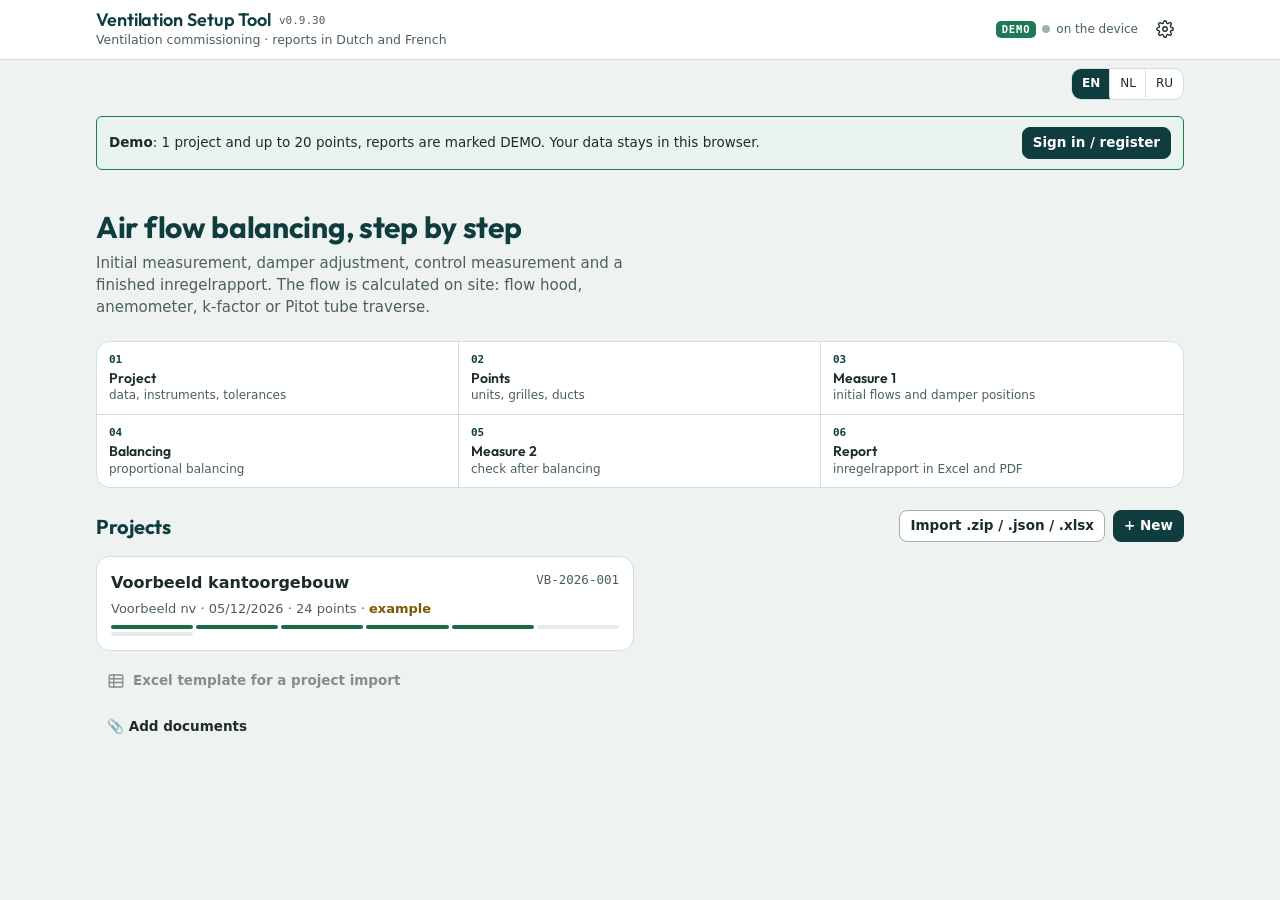
==== commit 22ed2415: "Demo 0.9.30: several plans and tables at once to the AI, route tree zoom Co-Authored-By: Claude Opus" ====
--- a/index.html
+++ b/index.html
@@ -14,7 +14,7 @@
 <link rel="preconnect" href="https://fonts.googleapis.com">
 <link rel="preconnect" href="https://fonts.gstatic.com" crossorigin>
 <link rel="stylesheet" href="https://fonts.googleapis.com/css2?family=IBM+Plex+Mono:wght@400;500;600&family=IBM+Plex+Sans+Condensed:wght@500;600;700&family=IBM+Plex+Sans:wght@400;500;600&display=swap">
-<link rel="stylesheet" href="styles/app.css?v=0.9.29">
+<link rel="stylesheet" href="styles/app.css?v=0.9.30">
 </head>
 <body>
 <div id="app"></div>
@@ -22,8 +22,8 @@
 <div id="viewer" hidden></div>
 <div id="modal" hidden></div>
 <div id="toast" class="toast" role="status" aria-live="polite"></div>
-<script src="scripts/edition.js?v=0.9.29"></script>
-<script src="scripts/boot.js?v=0.9.29"></script>
+<script src="scripts/edition.js?v=0.9.30"></script>
+<script src="scripts/boot.js?v=0.9.30"></script>
 
 </body>
 </html>
--- a/styles/app.css
+++ b/styles/app.css
@@ -920,4 +920,13 @@
 /* several documents, route tree (0.9.29) */
 .batch-it { align-items: center; border-top: 1px solid var(--line); padding-top: 6px; } .batch-it select { max-width: 13em; }
 .mmd-box { border: 1px solid var(--line); border-radius: 8px; background: #fff; padding: 8px; overflow: auto; max-height: 60vh; }
-.mmd-box pre { white-space: pre-wrap; margin: 0; color: #333; } .mmd-svg svg { max-width: none; height: auto; }
+.mmd-box pre { white-space: pre-wrap; margin: 0; color: #333; }
+.mmd-svg { display: block; position: relative; width: 100%; padding: 0; border: 0; background: #fff; cursor: zoom-in; overflow: hidden; }
+.mmd-svg svg { display: block; max-width: 100%; height: auto; margin: 0 auto; }
+.mmd-hint { position: absolute; right: 6px; bottom: 6px; font: 12px var(--font, system-ui); color: #fff; background: rgba(15, 61, 62, .85); border-radius: 6px; padding: 3px 8px; }
+.mmd-zoom { position: fixed; inset: 0; z-index: 1000; background: #fff; display: flex; flex-direction: column; padding-top: env(safe-area-inset-top, 0px); }
+.mmd-zbar { display: flex; gap: 8px; align-items: center; padding: 8px max(12px, env(safe-area-inset-right, 0px)) 8px max(12px, env(safe-area-inset-left, 0px)); border-bottom: 1px solid #ddd; background: var(--surface, #fff); }
+.mmd-zstage { flex: 1; overflow: hidden; position: relative; touch-action: none; cursor: grab; background: #fff; }
+.mmd-zin { position: absolute; left: 0; top: 0; transform-origin: 0 0; }
+/* the app's own .label style must not reach the node labels of a Mermaid drawing */
+.mmd-svg .label, .mmd-zoom .label, .mmd-svg .nodeLabel, .mmd-zoom .nodeLabel { text-transform: none; letter-spacing: normal; font-family: Arial, Helvetica, sans-serif; font-weight: 400; color: #222; }
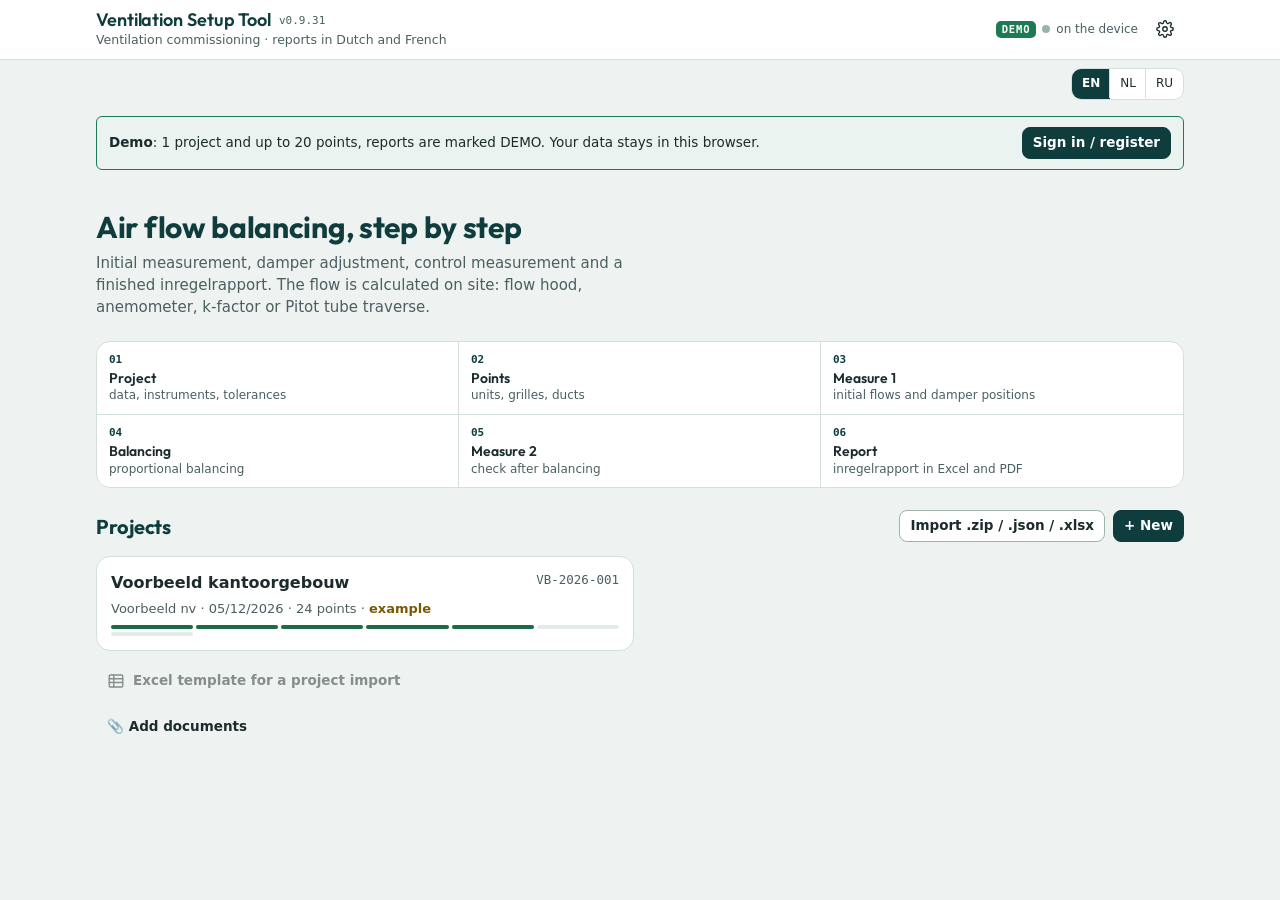
==== commit fc2b2d7f: "Demo 0.9.31: read the plans already in the project with AI Co-Authored-By: Claude Opus 5.5 <noreply@" ====
--- a/index.html
+++ b/index.html
@@ -14,7 +14,7 @@
 <link rel="preconnect" href="https://fonts.googleapis.com">
 <link rel="preconnect" href="https://fonts.gstatic.com" crossorigin>
 <link rel="stylesheet" href="https://fonts.googleapis.com/css2?family=IBM+Plex+Mono:wght@400;500;600&family=IBM+Plex+Sans+Condensed:wght@500;600;700&family=IBM+Plex+Sans:wght@400;500;600&display=swap">
-<link rel="stylesheet" href="styles/app.css?v=0.9.30">
+<link rel="stylesheet" href="styles/app.css?v=0.9.31">
 </head>
 <body>
 <div id="app"></div>
@@ -22,8 +22,8 @@
 <div id="viewer" hidden></div>
 <div id="modal" hidden></div>
 <div id="toast" class="toast" role="status" aria-live="polite"></div>
-<script src="scripts/edition.js?v=0.9.30"></script>
-<script src="scripts/boot.js?v=0.9.30"></script>
+<script src="scripts/edition.js?v=0.9.31"></script>
+<script src="scripts/boot.js?v=0.9.31"></script>
 
 </body>
 </html>
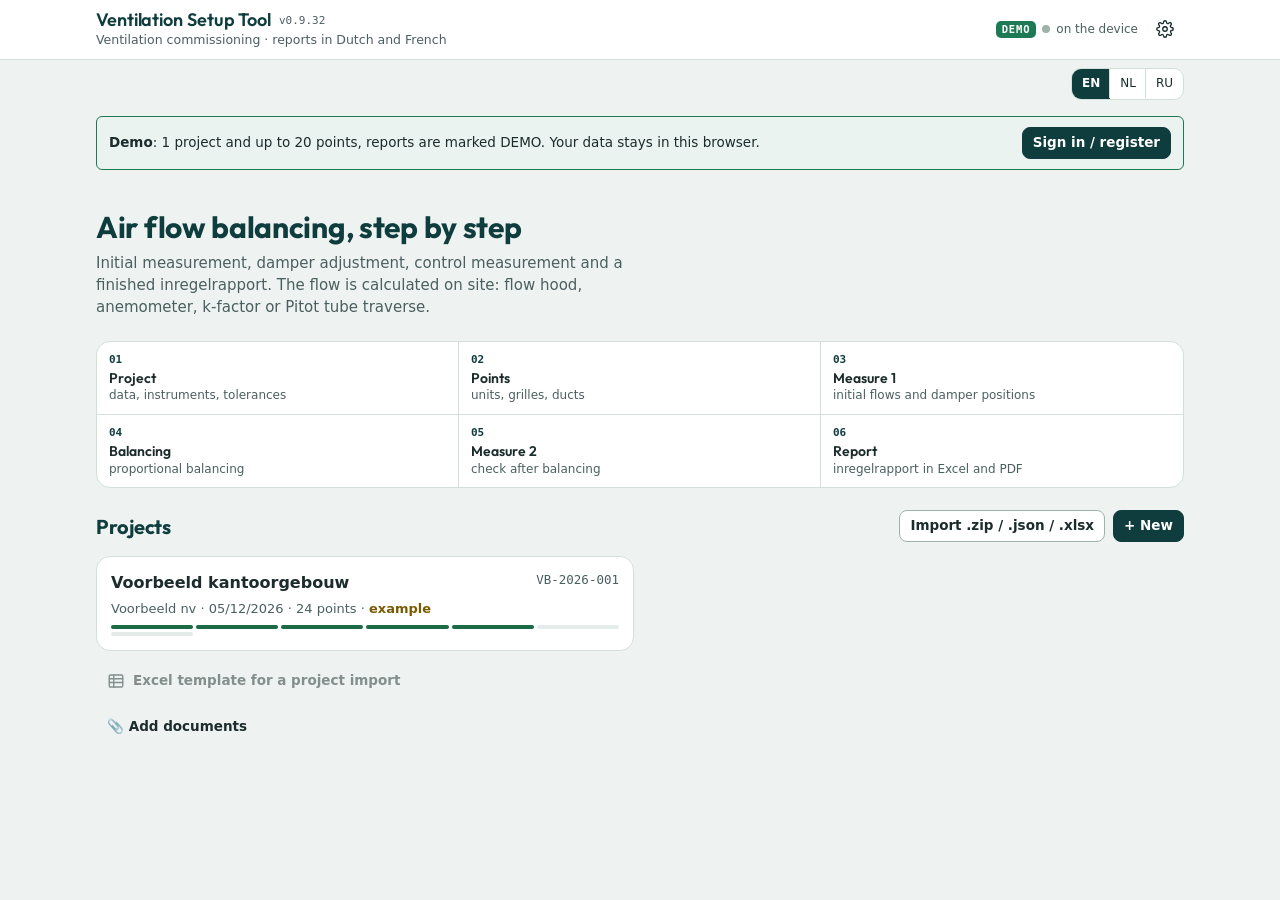
==== commit d2e4fd6c: "Demo 0.9.32: texts go to the AI, CAV make / size / flows Co-Authored-By: Claude Opus 5.5 <noreply@an" ====
--- a/index.html
+++ b/index.html
@@ -14,7 +14,7 @@
 <link rel="preconnect" href="https://fonts.googleapis.com">
 <link rel="preconnect" href="https://fonts.gstatic.com" crossorigin>
 <link rel="stylesheet" href="https://fonts.googleapis.com/css2?family=IBM+Plex+Mono:wght@400;500;600&family=IBM+Plex+Sans+Condensed:wght@500;600;700&family=IBM+Plex+Sans:wght@400;500;600&display=swap">
-<link rel="stylesheet" href="styles/app.css?v=0.9.31">
+<link rel="stylesheet" href="styles/app.css?v=0.9.32">
 </head>
 <body>
 <div id="app"></div>
@@ -22,8 +22,8 @@
 <div id="viewer" hidden></div>
 <div id="modal" hidden></div>
 <div id="toast" class="toast" role="status" aria-live="polite"></div>
-<script src="scripts/edition.js?v=0.9.31"></script>
-<script src="scripts/boot.js?v=0.9.31"></script>
+<script src="scripts/edition.js?v=0.9.32"></script>
+<script src="scripts/boot.js?v=0.9.32"></script>
 
 </body>
 </html>
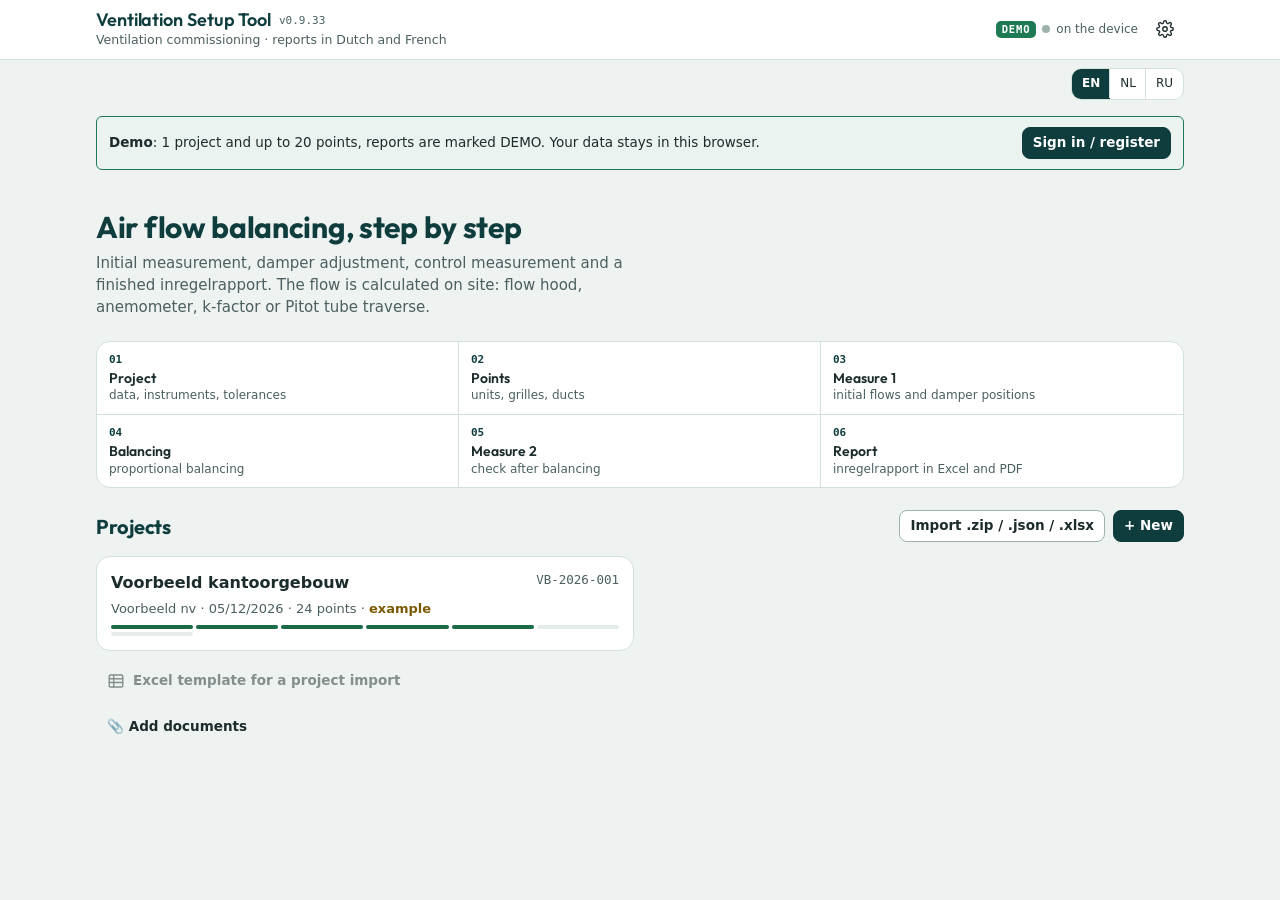
==== commit 4d61d3c4: "Demo 0.9.33: AI reading checked against the real 26007 report (types, table references, doubles, pin" ====
--- a/index.html
+++ b/index.html
@@ -14,7 +14,7 @@
 <link rel="preconnect" href="https://fonts.googleapis.com">
 <link rel="preconnect" href="https://fonts.gstatic.com" crossorigin>
 <link rel="stylesheet" href="https://fonts.googleapis.com/css2?family=IBM+Plex+Mono:wght@400;500;600&family=IBM+Plex+Sans+Condensed:wght@500;600;700&family=IBM+Plex+Sans:wght@400;500;600&display=swap">
-<link rel="stylesheet" href="styles/app.css?v=0.9.32">
+<link rel="stylesheet" href="styles/app.css?v=0.9.33">
 </head>
 <body>
 <div id="app"></div>
@@ -22,8 +22,8 @@
 <div id="viewer" hidden></div>
 <div id="modal" hidden></div>
 <div id="toast" class="toast" role="status" aria-live="polite"></div>
-<script src="scripts/edition.js?v=0.9.32"></script>
-<script src="scripts/boot.js?v=0.9.32"></script>
+<script src="scripts/edition.js?v=0.9.33"></script>
+<script src="scripts/boot.js?v=0.9.33"></script>
 
 </body>
 </html>
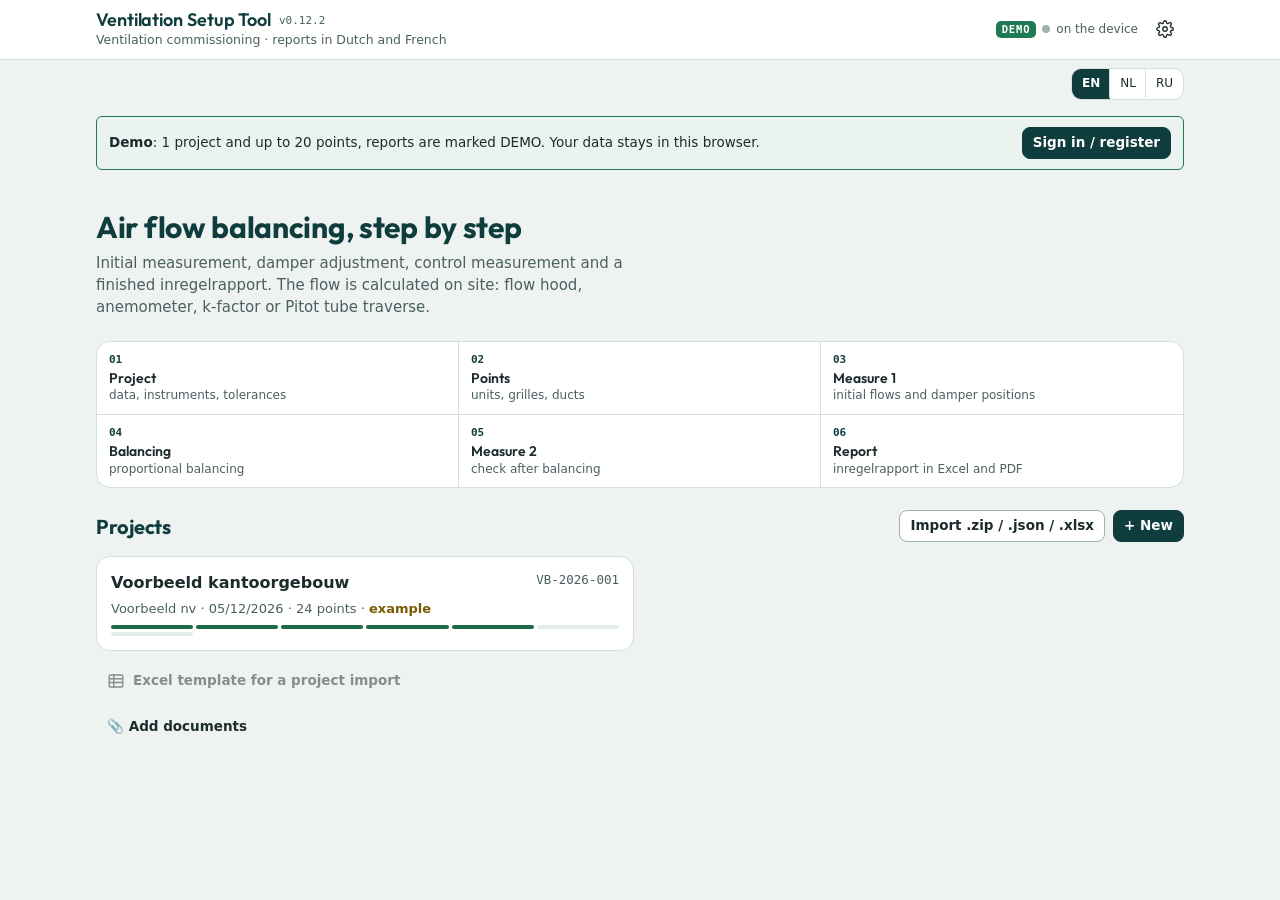
==== commit 8e08f546: "Stable 0.12.2: help and support, announcements, one device of each kind, one trial per device, repla" ====
--- a/index.html
+++ b/index.html
@@ -14,7 +14,7 @@
 <link rel="preconnect" href="https://fonts.googleapis.com">
 <link rel="preconnect" href="https://fonts.gstatic.com" crossorigin>
 <link rel="stylesheet" href="https://fonts.googleapis.com/css2?family=IBM+Plex+Mono:wght@400;500;600&family=IBM+Plex+Sans+Condensed:wght@500;600;700&family=IBM+Plex+Sans:wght@400;500;600&display=swap">
-<link rel="stylesheet" href="styles/app.css?v=0.9.33">
+<link rel="stylesheet" href="styles/app.css?v=0.12.2">
 </head>
 <body>
 <div id="app"></div>
@@ -22,8 +22,8 @@
 <div id="viewer" hidden></div>
 <div id="modal" hidden></div>
 <div id="toast" class="toast" role="status" aria-live="polite"></div>
-<script src="scripts/edition.js?v=0.9.33"></script>
-<script src="scripts/boot.js?v=0.9.33"></script>
+<script src="scripts/edition.js?v=0.12.2"></script>
+<script src="scripts/boot.js?v=0.12.2"></script>
 
 </body>
 </html>
--- a/styles/app.css
+++ b/styles/app.css
@@ -200,6 +200,7 @@
 .chip.ok { background: var(--ok-soft); color: var(--ok); }
 .chip.nok { background: var(--bad-soft); color: var(--bad); }
 .chip.acc { background: var(--accent-soft); color: var(--accent); }
+.chip.beta { background: var(--warn-soft, #fff3cd); color: var(--warn, #8a5a00); margin-left: 6px; font-size: 11px; letter-spacing: .04em; vertical-align: middle; } /* 0.9.34: sandbox */
 .chip.idx { background: var(--accent); color: var(--accent-fg); }
 
 /* filters */
@@ -808,6 +809,13 @@
   table.tbl.dmp td.dmp-lock input { width: 24px; height: 24px; }
   table.tbl.dmp td.dmp-lock { display: flex; flex-direction: row; align-items: center; gap: 8px; text-align: left; }
   table.tbl.dmp td.dmp-lock::before { content: attr(data-label); }
+  /* 0.9.40: «Position after» (a digit or two, a % or «open») and «Lock» side by side on one line, together 80 % of the width */
+  table.tbl.dmp tr { grid-template-columns: minmax(0, calc(80% - 76px)) 76px minmax(0, 1fr); }
+  table.tbl.dmp td.dmp-pt, table.tbl.dmp td.n { grid-column: 1 / -1; }
+  table.tbl.dmp td.dmp-pos[data-label] { grid-column: 1; }
+  table.tbl.dmp td.dmp-lock[data-label] { grid-column: 2; display: flex; flex-direction: column; align-items: center; gap: 3px; }
+  table.tbl.dmp td.dmp-lock[data-label] input { width: 26px; height: 26px; margin: 4px 0 0; }
+  table.tbl.dmp td.dmp-lock[data-label]:empty, table.tbl.dmp td.dmp-pos[data-label]:empty { display: none; }
 }
 
 /* seven steps on a phone: short labels, one line each */
@@ -930,3 +938,17 @@
 .mmd-zin { position: absolute; left: 0; top: 0; transform-origin: 0 0; }
 /* the app's own .label style must not reach the node labels of a Mermaid drawing */
 .mmd-svg .label, .mmd-zoom .label, .mmd-svg .nodeLabel, .mmd-zoom .nodeLabel { text-transform: none; letter-spacing: normal; font-family: Arial, Helvetica, sans-serif; font-weight: 400; color: #222; }
+
+/* 0.9.39: duct traverse schema — the drawing carries its own <style> (TRV_SVG_CSS in ui.js) */
+.travbox { display: flex; flex-wrap: wrap; gap: 8px 16px; align-items: flex-start; }
+.travbox > :first-child { flex: 0 1 300px; min-width: 220px; margin-inline: auto; }
+.travbox > :last-child { flex: 1 1 260px; min-width: 0; }
+.small.warn { color: var(--bad); }
+.trv-warn { display: grid; gap: 6px; margin: 4px 0; padding: 8px 10px; border-radius: 10px; background: var(--bad-soft); color: var(--bad); border-left: 4px solid var(--bad); font-size: .9em; font-weight: 600; line-height: 1.35; }
+/* 0.9.39: the docked point panel can be dragged wider / narrower at its left edge */
+.dock-grip { display: none; }
+body[data-dock="r"] .dock-grip { display: block; position: absolute; left: -9px; top: 0; bottom: 0; width: 18px; cursor: col-resize; touch-action: none; z-index: 2; }
+body[data-dock="r"] .dock-grip::after { content: ''; position: absolute; left: 6px; top: 50%; width: 6px; height: 56px; margin-top: -28px; border-radius: 3px; background: var(--line-strong); }
+body[data-dock="r"] .dock-grip:hover::after, body[data-dockdrag] .dock-grip::after { background: var(--sup); }
+body[data-dockdrag] { user-select: none; cursor: col-resize; }
+.banner.ann { display: flex; align-items: center; justify-content: space-between; gap: 10px; }
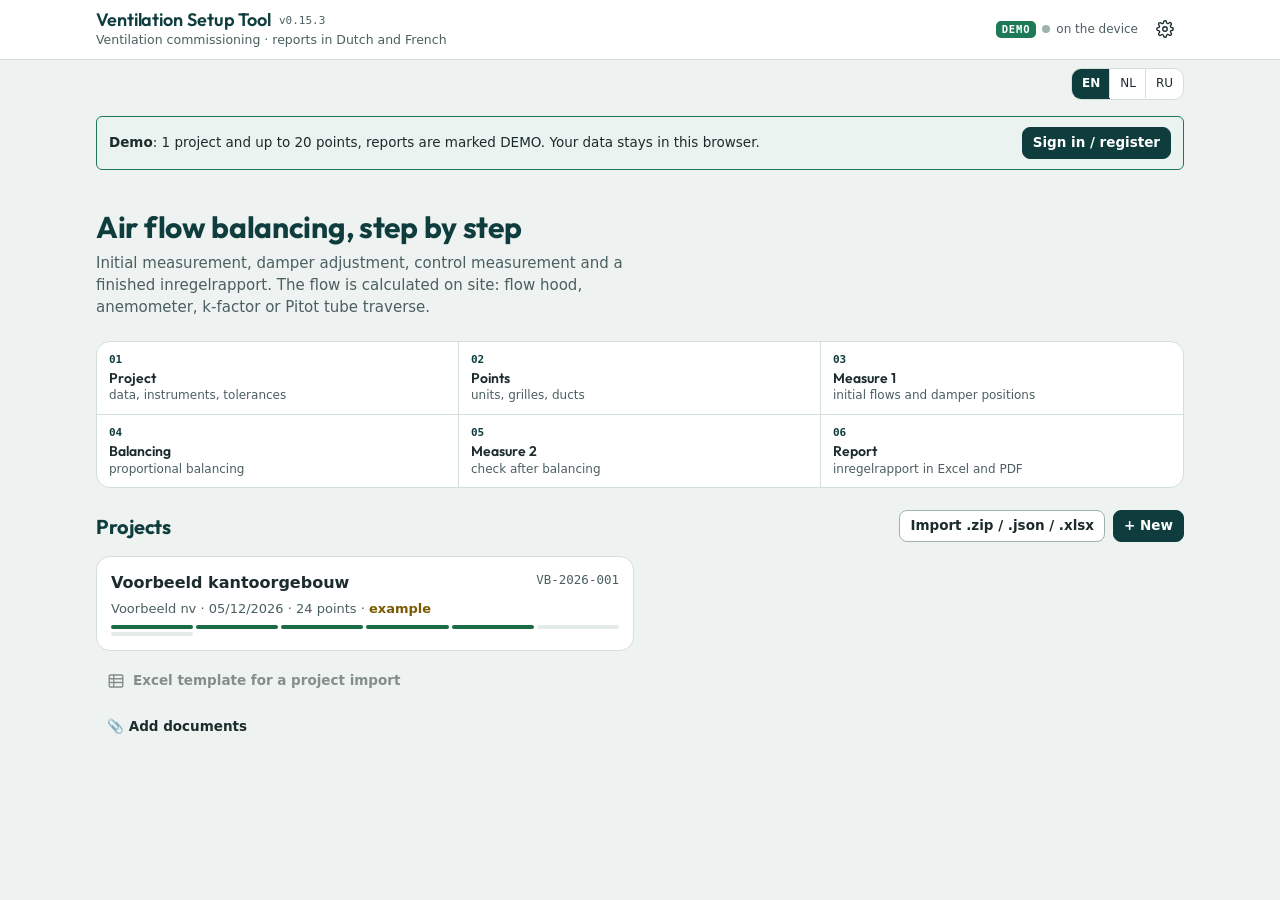
==== commit 035a30a0: "stable 0.15.3" ====
--- a/index.html
+++ b/index.html
@@ -14,7 +14,7 @@
 <link rel="preconnect" href="https://fonts.googleapis.com">
 <link rel="preconnect" href="https://fonts.gstatic.com" crossorigin>
 <link rel="stylesheet" href="https://fonts.googleapis.com/css2?family=IBM+Plex+Mono:wght@400;500;600&family=IBM+Plex+Sans+Condensed:wght@500;600;700&family=IBM+Plex+Sans:wght@400;500;600&display=swap">
-<link rel="stylesheet" href="styles/app.css?v=0.12.2">
+<link rel="stylesheet" href="styles/app.css?v=0.15.3">
 </head>
 <body>
 <div id="app"></div>
@@ -22,8 +22,8 @@
 <div id="viewer" hidden></div>
 <div id="modal" hidden></div>
 <div id="toast" class="toast" role="status" aria-live="polite"></div>
-<script src="scripts/edition.js?v=0.12.2"></script>
-<script src="scripts/boot.js?v=0.12.2"></script>
+<script src="scripts/edition.js?v=0.15.3"></script>
+<script src="scripts/boot.js?v=0.15.3"></script>
 
 </body>
 </html>
--- a/styles/app.css
+++ b/styles/app.css
@@ -58,6 +58,8 @@
 
 * { box-sizing: border-box; }
 html, body { background: var(--bg); }
+/* 0.13.4: iOS must not enlarge text on its own (it did so in a block that had become wider than the screen) */
+html { -webkit-text-size-adjust: 100%; text-size-adjust: 100%; }
 body {
   margin: 0; color: var(--fg); font-family: var(--font-body); font-size: 15px; line-height: 1.45;
   -webkit-tap-highlight-color: transparent;
@@ -293,7 +295,10 @@
 .sheet .sh-top { background: var(--surface); border-bottom: 1px solid var(--line); padding-top: env(safe-area-inset-top, 0px); }
 .sheet .sh-top .wrap { display: flex; align-items: center; gap: 8px; padding-block: 8px; }
 .sheet .sh-top h2 { flex: 1; min-width: 0; font-size: 18px; font-weight: 600; white-space: nowrap; overflow: hidden; text-overflow: ellipsis; display: flex; gap: 8px; align-items: center; }
-.sheet .sh-body { flex: 1; overflow-y: auto; -webkit-overflow-scrolling: touch; }
+.sheet .sh-body { flex: 1; overflow-y: auto; overflow-x: hidden; -webkit-overflow-scrolling: touch; }
+/* 0.13.4: a long name (device, MAC, subject) wraps instead of making the card wider than the screen */
+.sheet .card { min-width: 0; overflow-wrap: anywhere; }
+.btn.wrap { white-space: normal; text-align: left; justify-content: flex-start; min-width: 0; height: auto; min-height: 32px; padding-block: 6px; line-height: 1.3; }
 .sheet .sh-body > .wrap { padding-block: 14px 24px; }
 .sheet .sh-foot { background: var(--surface); border-top: 1px solid var(--line); padding-top: 10px; padding-bottom: calc(10px + env(safe-area-inset-bottom, 0px)); }
 .sheet .sh-foot .wrap { display: flex; gap: 10px; }
@@ -505,7 +510,17 @@
 body[data-dock="b"][data-dockmin] main { padding-bottom: 120px; }
 body[data-dock] #sheet .sh-body > .wrap { padding-block: 12px 16px; }
 body[data-dock] #sheet .sh-top .wrap { padding-block: 4px; }
-.pt.sel { background: var(--accent-soft); box-shadow: inset 3px 0 0 var(--accent); }
+.pt.sel { background: color-mix(in srgb, #f5c400 30%, var(--surface)); box-shadow: inset 5px 0 0 var(--accent), inset 0 0 0 2px var(--accent); }
+.pt.sel .mono { color: var(--accent); }
+.pt.was { box-shadow: inset 3px 0 0 color-mix(in srgb, var(--accent) 55%, transparent); }
+/* 0.13.1: the worked point out of sight → a pin at the edge brings it back */
+.rowpin { position: fixed; left: 50%; transform: translateX(-50%); z-index: 30; border: 0; border-radius: 999px; padding: 7px 14px; background: var(--accent); color: #fff;
+  font: 600 14px/1 var(--font-data); box-shadow: 0 4px 14px rgba(0,0,0,.25); cursor: pointer; }
+body[data-dock="r"] .rowpin { left: calc((100% - var(--dock-w)) / 2); }
+.rowpin[hidden] { display: none; }
+.codego { border: 0; background: none; padding: 0; font: inherit; color: inherit; cursor: pointer; text-decoration: underline dotted; text-underline-offset: 3px; }
+@keyframes rowflash { 0%, 60% { outline: 3px solid var(--accent); outline-offset: -3px; } 100% { outline: 3px solid transparent; outline-offset: -3px; } }
+.flash, .flash td { animation: rowflash .9s ease-out; }
 
 /* measurement table */
 .vt { background: var(--surface); border: 1px solid var(--line); border-radius: var(--r); container-type: inline-size; }
@@ -539,8 +554,10 @@
 .vt-code .tag { min-width: 22px; height: 20px; font-size: 11px; padding: 0 4px; }
 .vtab tr[data-open] { cursor: pointer; }
 @media (hover: hover) { .vtab tbody tr[data-open]:hover td { background: color-mix(in srgb, var(--surface-2) 45%, transparent); } }
-.vtab tr.sel td { background: var(--accent-soft); }
-.vtab tr.sel td:first-child { box-shadow: inset 3px 0 0 var(--accent); }
+.vtab tr.sel td { background: color-mix(in srgb, #f5c400 30%, var(--surface)); box-shadow: inset 0 2px 0 var(--accent), inset 0 -2px 0 var(--accent); }
+.vtab tr.sel td:first-child { box-shadow: inset 5px 0 0 var(--accent), inset 0 2px 0 var(--accent), inset 0 -2px 0 var(--accent); }
+.vtab tr.sel td:last-child { box-shadow: inset -2px 0 0 var(--accent), inset 0 2px 0 var(--accent), inset 0 -2px 0 var(--accent); }
+.vtab tr.was td:first-child { box-shadow: inset 3px 0 0 color-mix(in srgb, var(--accent) 55%, transparent); }
 .vtab tr.sel .vt-code b { color: var(--accent); }
 .vtab tr.node td { background: color-mix(in srgb, var(--accent-soft) 35%, transparent); }
 .vtab tr.dev td { background: color-mix(in srgb, var(--surface-2) 35%, transparent); }
@@ -952,3 +969,81 @@
 body[data-dock="r"] .dock-grip:hover::after, body[data-dockdrag] .dock-grip::after { background: var(--sup); }
 body[data-dockdrag] { user-select: none; cursor: col-resize; }
 .banner.ann { display: flex; align-items: center; justify-content: space-between; gap: 10px; }
+
+/* 0.13.2: the toolbars in drop-downs; the cards that fold (+ / −) */
+.ptsbar { display: flex; gap: 8px; align-items: center; flex-wrap: wrap; }
+.ptsbar-t { font-size: 18px; }
+details.dd { position: relative; }
+details.dd > summary { list-style: none; cursor: pointer; display: inline-flex; align-items: center; gap: 6px; user-select: none; }
+details.dd > summary::-webkit-details-marker { display: none; }
+details.dd > summary::after { content: "▾"; font-size: 11px; opacity: .65; }
+details.dd[open] > summary { box-shadow: 0 0 0 2px var(--accent-soft); }
+details.dd > summary .ddi { display: inline-flex; width: 16px; height: 16px; }
+details.dd > summary .ddi svg { width: 16px; height: 16px; fill: none; stroke: currentColor; stroke-width: 2; stroke-linecap: round; stroke-linejoin: round; }
+.ddb { min-width: 18px; height: 18px; padding: 0 5px; border-radius: 9px; background: var(--accent); color: var(--accent-fg); font-size: 11px; font-family: var(--font-data); display: inline-grid; place-items: center; }
+.dd-menu { position: absolute; right: 0; top: calc(100% + 6px); z-index: 40; min-width: 240px; max-width: min(92vw, 340px); max-height: 70vh; overflow: auto; background: var(--surface); border: 1px solid var(--line); border-radius: var(--r); box-shadow: var(--shadow); padding: 6px; display: grid; gap: 2px; }
+details.dd:not([open]) > .dd-menu { display: none; }
+.dd-item { display: flex; align-items: center; gap: 8px; width: 100%; min-height: 40px; padding: 8px 10px; border: 0; background: none; text-align: left; font: inherit; font-size: 14px; color: var(--fg); border-radius: 8px; cursor: pointer; text-decoration: none; }
+.dd-item:hover { background: var(--surface-2); }
+.dd-item.on { color: var(--accent); font-weight: 600; }
+.dd-item.strong { font-weight: 600; }
+.dd-item .ddm { width: 14px; color: var(--accent); }
+.dd-item svg { width: 16px; height: 16px; fill: none; stroke: currentColor; stroke-width: 2; flex: none; }
+.dd-sep { height: 1px; background: var(--line); margin: 4px 6px; }
+.dd-fl { display: grid; gap: 8px; padding: 6px; }
+.dd-fl .filters { display: grid; gap: 8px; }
+.dd-fl .filters select { width: 100%; }
+.dd-fl .seg { width: 100%; display: flex; }
+.dd-fl .seg button { flex: 1; }
+details.card.fold { padding: 0; display: block; }
+details.card.fold > summary { list-style: none; cursor: pointer; padding: 14px 16px; display: flex; align-items: center; gap: 10px; margin: 0; }
+details.card.fold > summary::-webkit-details-marker { display: none; }
+details.card.fold > summary::after { content: "+"; margin-left: auto; font-family: var(--font-data); font-size: 20px; line-height: 1; color: var(--accent); width: 18px; text-align: center; }
+details.card.fold[open] > summary::after { content: "−"; }
+details.card.fold > summary h2 { margin: 0; }
+details.card.fold > .fold-body { display: grid; gap: 12px; padding: 0 16px 16px; min-width: 0; }
+/* 0.13.2: on a phone the drop-downs open as a sheet above the tab bar (a button at the left edge has no room for a menu under it) */
+@media (max-width: 600px) {
+  details.dd > .dd-menu { position: fixed; left: 12px; right: 12px; top: auto; bottom: calc(76px + env(safe-area-inset-bottom, 0px)); max-width: none; min-width: 0; max-height: 58vh; box-shadow: 0 -8px 30px rgba(0, 0, 0, .22); z-index: 60; }
+}
+/* 0.13.3: the count badge sits on the corner of its button and does not push the neighbours aside */
+details.dd > summary { position: relative; }
+.ddb { position: absolute; top: -7px; right: -7px; box-shadow: 0 0 0 2px var(--bg, #fff); }
+/* 0.13.3: on a phone the toolbar shows icons only; the name appears while the menu is open */
+@media (max-width: 600px) {
+  .ptsbar details.dd > summary { min-width: 38px; height: 36px; padding: 0 9px; justify-content: center; }
+  .ptsbar details.dd > summary::after { display: none; }
+  .ptsbar details.dd > summary .ddl { display: none; }
+  .ptsbar details.dd[open] > summary .ddl { display: inline; }
+}
+/* 0.14.0: signers on the Report page */
+.sg-list { display: grid; gap: 8px; }
+.sg-row { border: 1px solid var(--line); border-radius: 12px; background: var(--surface-2); min-width: 0; overflow-wrap: anywhere; }
+.sg-row.open { background: var(--surface); }
+.sg-hd { display: flex; align-items: center; gap: 10px; padding: 8px 10px; }
+.sg-img { width: 96px; height: 29px; object-fit: contain; flex: none; border-radius: 6px; background: #fff; border: 1px solid var(--line); }
+.sg-none { display: inline-flex; align-items: center; justify-content: center; color: var(--muted); }
+.sg-who { flex: 1; min-width: 0; display: grid; line-height: 1.3; }
+.sg-st.ok { color: var(--ok); } .sg-st.nok { color: var(--bad); } .sg-st.warn { color: var(--warn, #8A5A00); }
+.sg-ed { display: grid; gap: 10px; padding: 0 10px 10px; }
+.sigfs-note { display: block; margin-top: 2px; }
+@media (prefers-color-scheme: dark) { .sg-img { background: #fff; } }
+@media (max-width: 600px) { .sg-img { width: 64px; height: 20px; } .sg-ed .grid2 { grid-template-columns: minmax(0, 1fr); } }
+/* 0.14.2: the steps of a signature request */
+.sg-tl { padding: 0 10px 8px; }
+.sg-steps { list-style: none; margin: 0; padding: 0; display: flex; flex-wrap: wrap; gap: 4px 0; font-size: 12px; color: var(--muted); }
+.sg-steps li { display: inline-flex; align-items: baseline; gap: 4px; }
+.sg-steps li + li::before { content: '→'; margin: 0 6px; color: var(--line-2, var(--muted)); }
+.sg-steps li.done { color: var(--fg); } .sg-steps li.done > span::before { content: '✓ '; color: var(--ok); }
+.sg-steps li.nok { color: var(--bad); } .sg-steps time { color: var(--muted); font-variant-numeric: tabular-nums; }
+/* 0.15.0: the version for signing (frozen on the server) */
+.sg-ver { display: flex; flex-wrap: wrap; gap: 8px 12px; align-items: center; justify-content: space-between; padding: 10px 12px; border: 1px solid var(--line); border-radius: 10px; background: var(--soft, transparent); }
+.sg-ver > div:first-child { display: flex; flex-direction: column; gap: 2px; min-width: 0; flex: 1 1 260px; }
+.sg-ver.warn { border-color: var(--warn, #c98a00); }
+/* 0.15.2: loading the full version — a blocking window with a progress bar */
+.load-ov { position: fixed; inset: 0; z-index: 9999; display: grid; place-items: center; padding: 16px; background: rgba(10, 25, 30, .55); backdrop-filter: blur(2px); }
+.load-box { width: min(420px, 100%); display: grid; gap: 10px; padding: 20px; border-radius: 14px; background: var(--surface, var(--bg, #fff)); color: var(--fg, #12202A); box-shadow: 0 12px 40px rgba(0, 0, 0, .25); }
+.load-bar { height: 10px; border-radius: 99px; background: var(--line, #DCE4E4); overflow: hidden; }
+.load-bar i { display: block; height: 100%; background: var(--accent, #0F3D3E); border-radius: 99px; transition: width .25s ease; }
+.load-row { display: flex; justify-content: space-between; gap: 12px; align-items: baseline; }
+.load-pct { font-variant-numeric: tabular-nums; font-weight: 600; white-space: nowrap; }
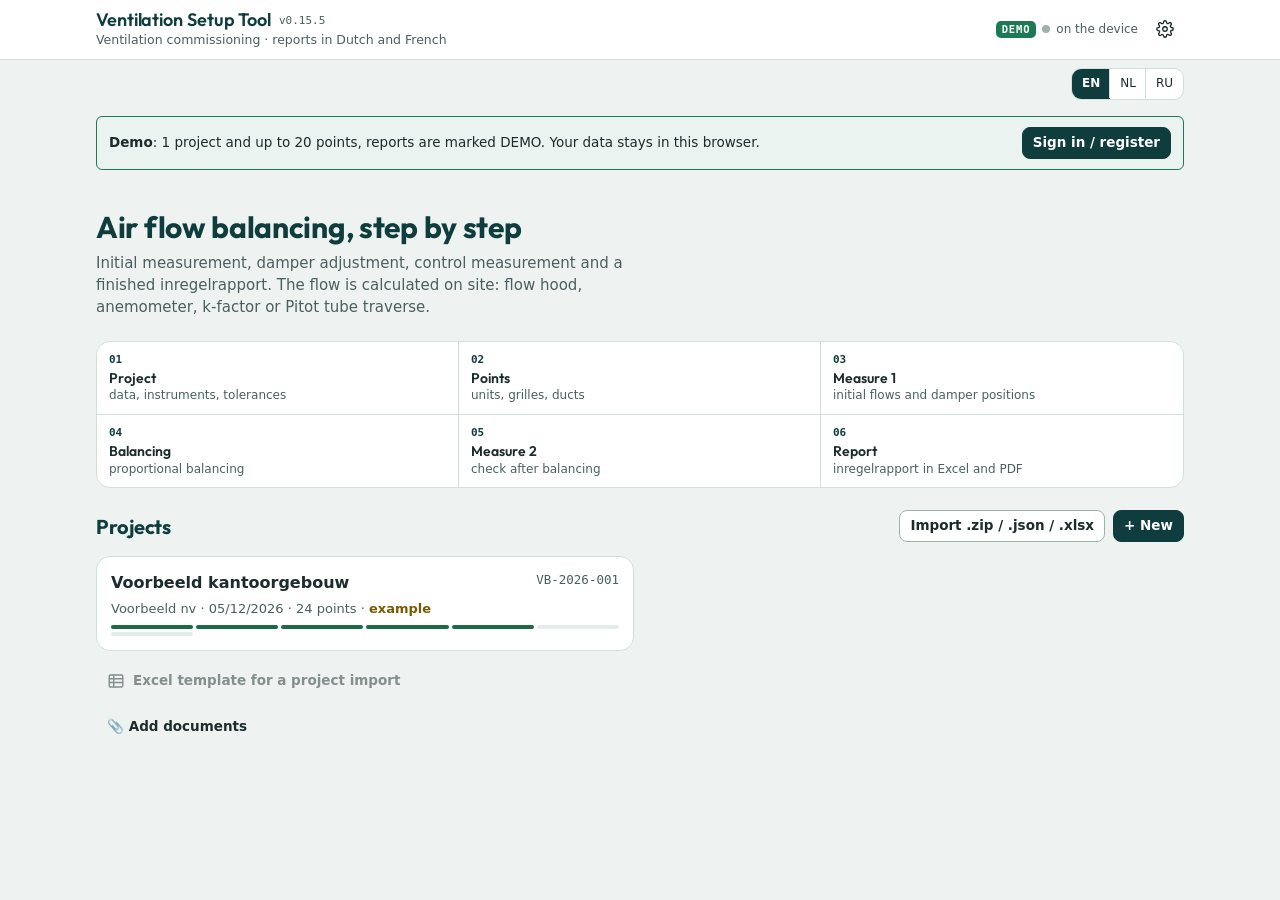
==== commit 2d5c0bba: "stable 0.15.5" ====
--- a/index.html
+++ b/index.html
@@ -14,7 +14,7 @@
 <link rel="preconnect" href="https://fonts.googleapis.com">
 <link rel="preconnect" href="https://fonts.gstatic.com" crossorigin>
 <link rel="stylesheet" href="https://fonts.googleapis.com/css2?family=IBM+Plex+Mono:wght@400;500;600&family=IBM+Plex+Sans+Condensed:wght@500;600;700&family=IBM+Plex+Sans:wght@400;500;600&display=swap">
-<link rel="stylesheet" href="styles/app.css?v=0.15.3">
+<link rel="stylesheet" href="styles/app.css?v=0.15.5">
 </head>
 <body>
 <div id="app"></div>
@@ -22,8 +22,8 @@
 <div id="viewer" hidden></div>
 <div id="modal" hidden></div>
 <div id="toast" class="toast" role="status" aria-live="polite"></div>
-<script src="scripts/edition.js?v=0.15.3"></script>
-<script src="scripts/boot.js?v=0.15.3"></script>
+<script src="scripts/edition.js?v=0.15.5"></script>
+<script src="scripts/boot.js?v=0.15.5"></script>
 
 </body>
 </html>
--- a/styles/app.css
+++ b/styles/app.css
@@ -137,7 +137,7 @@
 .full { grid-column: 1 / -1; }
 .field { display: grid; gap: 4px; min-width: 0; }
 .field > .label { font-size: 11.5px; }
-input[type=text], input[type=email], input[type=password], input[type=search], input[type=date], input:not([type]), select, textarea {
+input[type=text], input[type=email], input[type=tel], input[type=password], input[type=search], input[type=date], input:not([type]), select, textarea {
   width: 100%; min-width: 0; font-size: 16px; padding: 9px 12px; border-radius: 10px; border: 1px solid var(--line);
   background: var(--field); min-height: 42px;
 }
@@ -783,7 +783,7 @@
   body:not([data-layout]) .top > .wrap, body:not([data-layout]) .langbar, body:not([data-layout]) main.wrap { max-width: 1320px; }
 }
 @media (pointer: fine) and (min-width: 1000px) {
-  input[type=text], input[type=email], input[type=password], input[type=search], input[type=date], input:not([type]), select, textarea { min-height: 36px; padding: 6px 10px; font-size: 15px; border-radius: 8px; }
+  input[type=text], input[type=email], input[type=tel], input[type=password], input[type=search], input[type=date], input:not([type]), select, textarea { min-height: 36px; padding: 6px 10px; font-size: 15px; border-radius: 8px; }
   textarea { min-height: 72px; }
   input.num { font-size: 16px; }
   .btn { min-height: 38px; padding: 0 14px; font-size: 14.5px; border-radius: 8px; }
